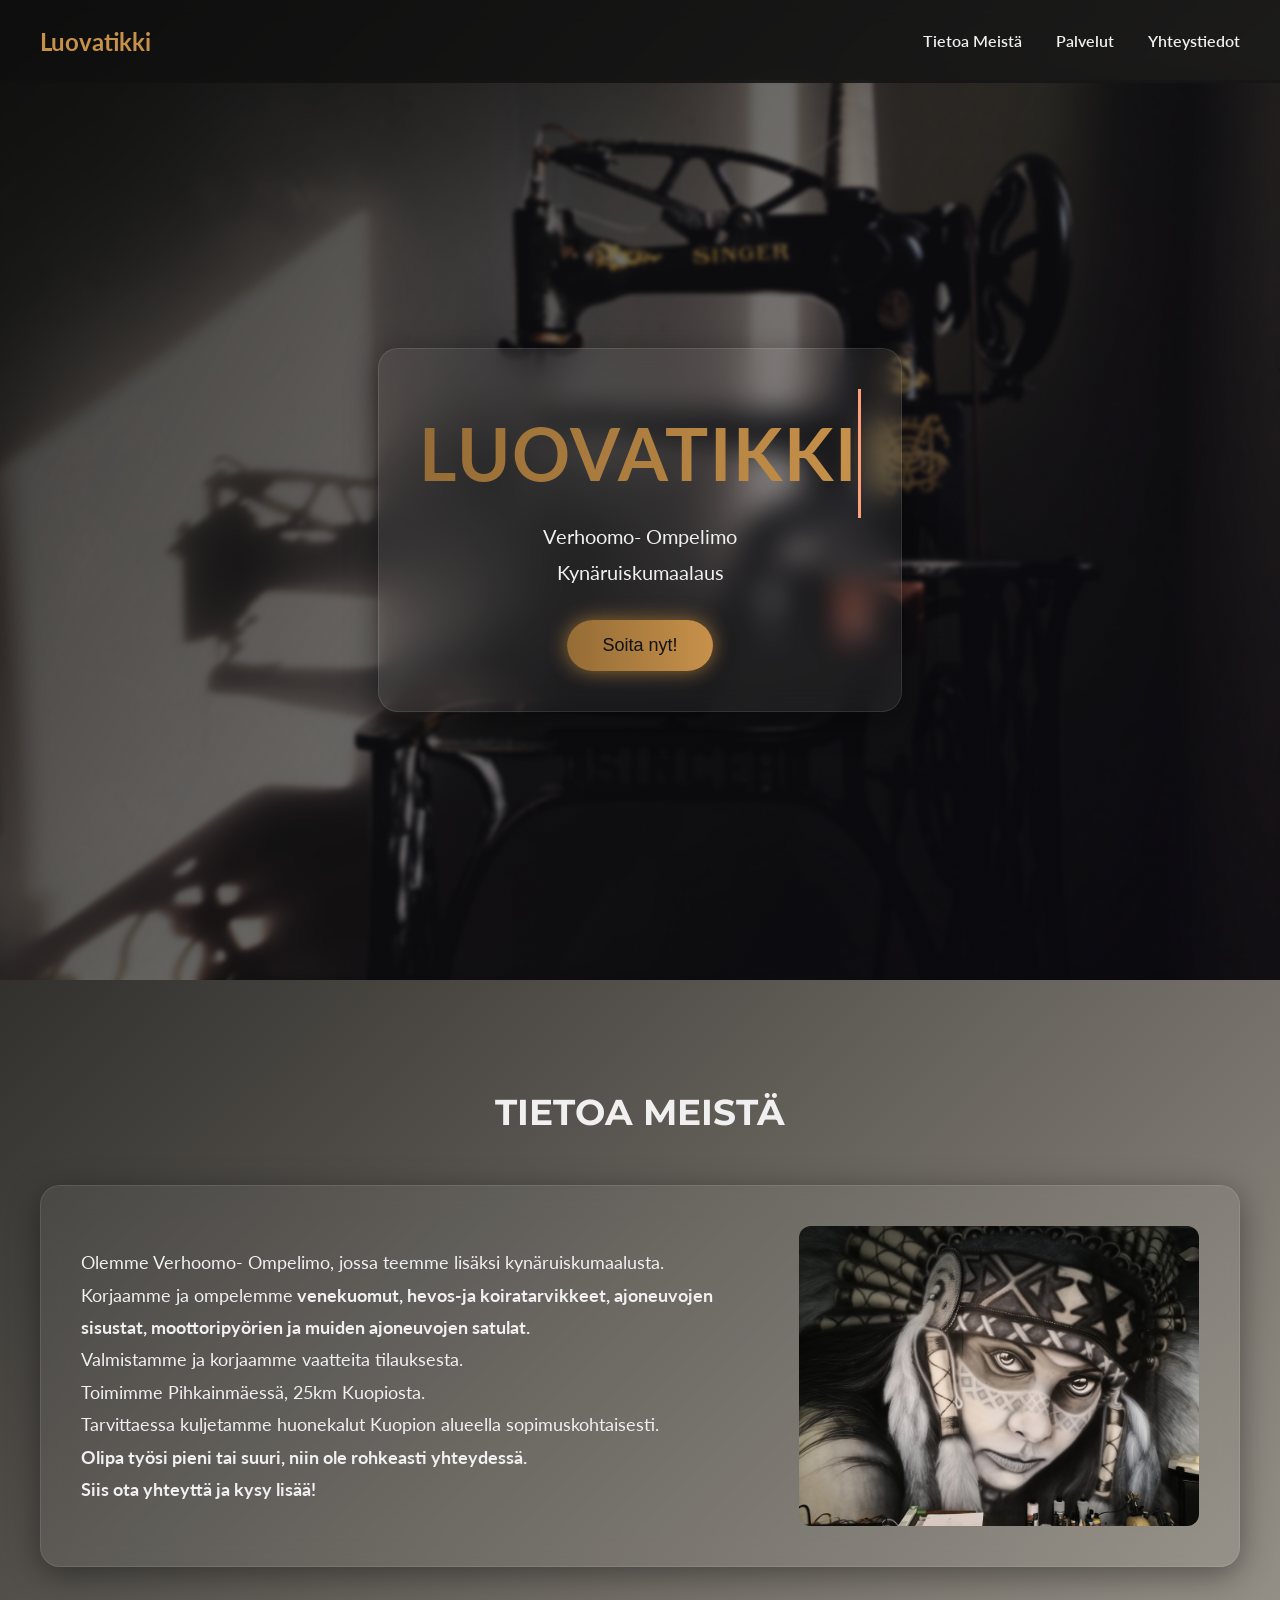
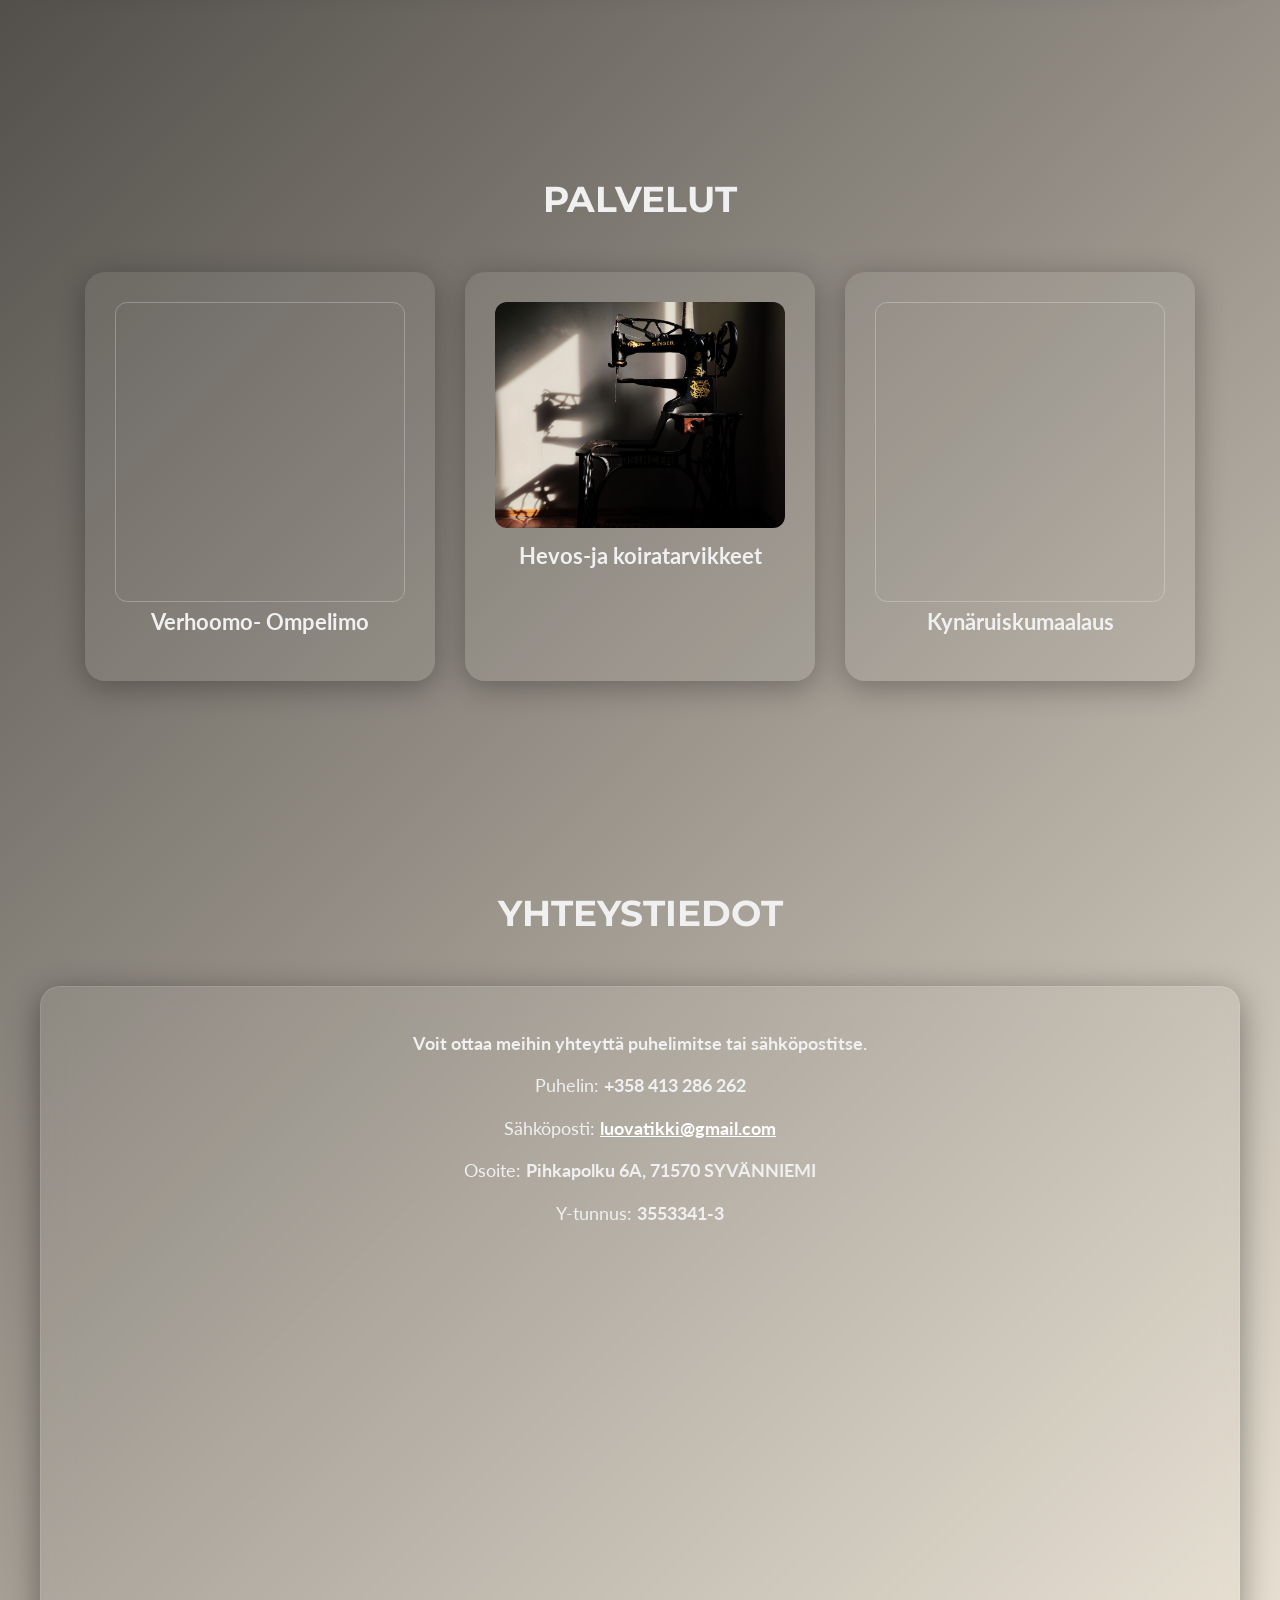
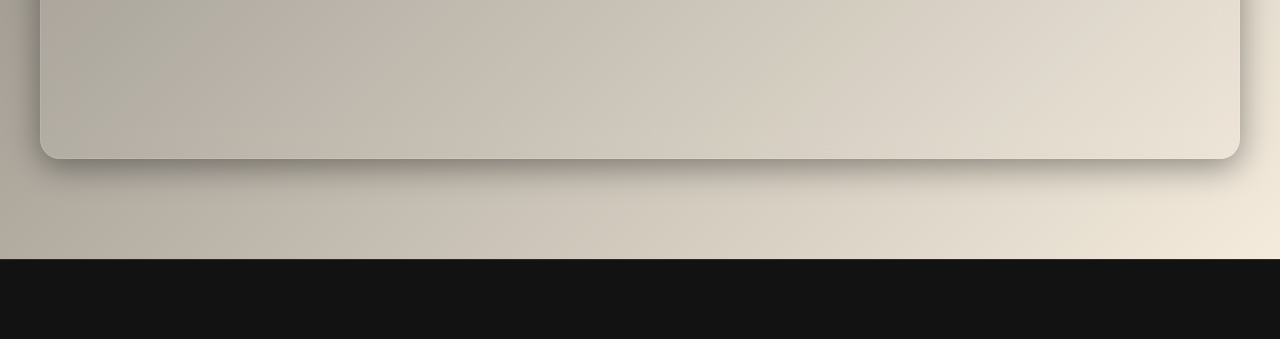
==== index.html @ 18069f54 "Add files via upload" ====
<!DOCTYPE html>
<html lang="fi">
<head>
  <meta charset="UTF-8">
  <meta name="viewport" content="width=device-width, initial-scale=1">
  <title>Luovatikki</title>
  <link rel="stylesheet" href="css/styleAI.css">
  <link href="https://fonts.googleapis.com/css2?family=Allura&display=swap" rel="stylesheet">
  <link href="https://fonts.googleapis.com/css2?family=Lato:wght@400;700&family=Montserrat:wght@700&display=swap" rel="stylesheet">
</head>
<body>

  <!-- Navigaatio -->
  <nav class="navbar">
    <div class="nav-brand">Luovatikki</div>
    <div class="nav-links">
      <a href="#about">Tietoa Meistä</a>
      <a href="#services">Palvelut</a>
      <a href="#contact">Yhteystiedot</a>
    </div>
  </nav>

  <!-- Jumbotron -->
  <div class="jumbotron">
    <div class="jumbotron-content typewriter">
      <h1>Luovatikki</h1>
      <p>Verhoomo- Ompelimo <br> Kynäruiskumaalaus
      </p>
    <a href="tel:+358413286262">  <button class="glow-button">Soita nyt!</button></a>
    </div>
  </div>

  <!-- Tietoa Meistä -->
  <section id="about">
    <h2>Tietoa Meistä</h2>
    <div class="glass-card">
      <div class="about-content">
        <p>
          
          <!--tästä alas-->
          Olemme Verhoomo- Ompelimo, jossa teemme lisäksi kynäruiskumaalusta.
          <br>Korjaamme ja ompelemme<b> venekuomut, hevos-ja koiratarvikkeet, ajoneuvojen sisustat, moottoripyörien ja muiden ajoneuvojen satulat. </b>
          <br> Valmistamme ja korjaamme vaatteita tilauksesta.
          <br> Toimimme Pihkainmäessä, 25km Kuopiosta.
          <br>  Tarvittaessa kuljetamme huonekalut Kuopion alueella sopimuskohtaisesti. 
          <br> <b> Olipa työsi pieni tai suuri, niin ole rohkeasti yhteydessä.  </b>
          <br> <b>Siis ota yhteyttä ja kysy lisää!</b>

          <!--tästä ylös-->

        </p>
        <img src="kuvat/intiaani.jpg" alt="Kaupunki">
      </div>
    </div>
  </section>

  <!-- Palvelut -->
  <section id="services">
    <h2>Palvelut</h2>
    <div class="services-grid zoom">
      <div class="service-box ">
<!-- <img  src="" class="bg-rotator"  alt="Palvelu yksi">-->
 <div class="banner-image bg-rotator2"></div>
        <h3>Verhoomo- Ompelimo</h3>
        <p></p>
      </div>
      <div class="service-box">
       <img src="kuvat/IMG_20250805_170212.jpg" alt="Palvelu Kaksi">
       <!--  <div class="banner-image bg-rotator"></div>-->
        <h3>Hevos-ja koiratarvikkeet</h3>
        <p></p>
      </div>
      <div class="service-box">
      <!--  <img src="kuvat/intiaani.jpg" alt="Palvelu Kolme">-->
        <div class="banner-image bg-rotator"></div>
        <h3>Kynäruiskumaalaus</h3>
        <p></p>
      </div>
    </div>
  </section>

  <!-- Yhteystiedot -->
  <section id="contact">
    <h2>Yhteystiedot</h2>
    <div class="glass-card">
      <div style="text-align: center;">
       
        <p> <b>Voit ottaa meihin yhteyttä puhelimitse tai sähköpostitse.</b></p>
      <p>Puhelin: <b> +358 413 286 262</b></p>
      <p>Sähköposti: <a href="mailto:luovatikki@gmail.com"><b>luovatikki@gmail.com</b></a></p>
      <p>Osoite: <b> Pihkapolku 6A, 71570 SYVÄNNIEMI </b></p>
      <p>Y-tunnus: <b>3553341-3</b></p>
      <iframe  src="https://www.google.com/maps/embed?pb=!1m18!1m12!1m3!1d1820.6908589523719!2d27.322958577488155!3d62.849183124475715!2m3!1f0!2f0!3f0!3m2!1i1024!2i768!4f13.1!3m3!1m2!1s0x4684bf3e9ec80c29%3A0xfa9c7dcdef268712!2sPihkapolku%206a%2C%2071570%20Kuopio!5e0!3m2!1sfi!2sfi!4v1755783495787!5m2!1sfi!2sfi" width="600" height="450" style="border:0;" allowfullscreen="" loading="lazy" referrerpolicy="no-referrer-when-downgrade"></iframe>
 </div>
   </div>
  </section>

  <!-- Footer -->
  <footer>
   
  </footer>





</body>
</html>
---- css/styleAI.css ----
/* ===== Reset and Base ===== */
* {
  box-sizing: border-box;
  margin: 0;
  padding: 0;
}
body {
  font-family: 'Lato', sans-serif;
 /* background: linear-gradient(135deg, #121212, #1e1e2f);*/
   background: linear-gradient(135deg, #000000, #f8efe0);
  color: #f0f0f0;
  line-height: 1.8;
  overflow-x: hidden;
  padding-top: 80px;
}

/* ===== Navigation ===== */
.navbar {
  position: fixed;
  top: 0;
  width: 100%;
  padding: 20px 40px;
  display: flex;
  justify-content: space-between;
  align-items: center;
  background: rgba(18, 18, 18, 0.8);
  backdrop-filter: blur(10px);
  z-index: 1000;
}
.nav-brand {
  font-size: 24px;
  font-weight: bold;
  color: #c7914a;
}
.nav-links a {
  margin-left: 30px;
  font-weight: 600;
  color: #f0f0f0;
  text-decoration: none;
  transition: 0.3s ease;
}
.nav-links a:hover {
  color: #ffa07a;
}

/* ===== Jumbotron ===== */
.jumbotron {
  position: relative;
  height: 100vh;
  background: url('../kuvat/IMG_20250805_170212.jpg') center center / cover no-repeat;
  background-position-y: 10%;
  display: flex;
  align-items: center;
  justify-content: center;
  overflow: hidden;
}

.jumbotron::before {
  content: "";
  position: absolute;
  inset: 0;
  background: linear-gradient(120deg, rgba(18,18,18,0.8), rgba(30,30,47,0.3));
  backdrop-filter: blur(2px);
  z-index: 1;
}
.jumbotron-content {
  position: relative;
  z-index: 2;
  text-align: center;
  padding: 40px;
  background: rgba(255, 255, 255, 0.06);
  border-radius: 20px;
  backdrop-filter: blur(14px);
  box-shadow: 0 8px 32px rgba(0,0,0,0.4);
  border: 1px solid rgba(255,255,255,0.1);
  animation: fadeInUp 1.2s ease forwards;
  opacity: 0;
}
.jumbotron h1 {
  font-size: 72px;
  
  background: linear-gradient(90deg, #956c36, #c7914a);
  -webkit-background-clip: text;
  -webkit-text-fill-color: transparent;
  text-transform: uppercase;
  margin-bottom: 20px;
  animation: glowText 2s ease-in-out infinite alternate;
}
.jumbotron p {
  font-size: 20px;
  color: #f0f0f0;
  margin-bottom: 30px;
  animation: fadeIn 1s ease forwards;
  opacity: 0;
  animation-delay: 0.6s;
}
.glow-button {
  background: linear-gradient(90deg, #956c36, #c7914a);
  border: none;
  padding: 15px 35px;
  font-size: 18px;
  color: #121212;
  border-radius: 50px;
  box-shadow: 0 0 20px #956c36;
  transition: transform 0.3s ease, box-shadow 0.3s ease;
  animation: fadeIn 1s ease forwards;
  opacity: 0;
  animation-delay: 0.9s;
}
.glow-button:hover {
  transform: scale(1.08) rotate(-1deg);
  box-shadow: 0 0 40px #c7914a;
}

/* ===== Sections ===== */
section {
  padding: 100px 40px;
}
h2 {
  font-family: 'Montserrat', sans-serif;
  font-size: 36px;
  text-transform: uppercase;
  margin-bottom: 40px;
  text-align: center;
  animation: fadeInUp 1s ease forwards;
  opacity: 0;
}

/* ===== Glass Card ===== */
.glass-card {
  background: rgba(255, 255, 255, 0.06);
  border-radius: 20px;
  padding: 40px;
  box-shadow: 0 8px 32px rgba(0,0,0,0.4);
  backdrop-filter: blur(14px);
  border: 1px solid rgba(255,255,255,0.1);
}
.about-content {
  display: flex;
  gap: 40px;
  align-items: center;
  flex-wrap: wrap;
}
.about-content p {
  flex: 1;
  font-size: 18px;
  animation: fadeInUp 1s ease forwards;
  opacity: 0;
  animation-delay: 0.4s;
}

.about-content img {
  max-width: 400px;
  width: 100%;
  height: auto;
  border-radius: 12px;
  flex-shrink: 0;
  animation: fadeInUp 1s ease forwards;
  opacity: 0;
  animation-delay: 0.2s;
}


/* ===== Image Zoom ===== */
img {
  transition: transform 0.4s ease, box-shadow 0.4s ease;
  cursor: zoom-in;
  max-width: 100%;
  height: auto;
  border-radius: 12px;
}
img:hover {
  transform: scale(1.05);
  box-shadow: 0 8px 30px rgba(0, 0, 0, 0.4);
}

/* ===== CAROUSEL ===== */






/* ===== Services ===== */
.services-grid {
  display: flex;
  gap: 30px;
  flex-wrap: wrap;
  justify-content: center;
}
.service-box {
  flex: 1;
  min-width: 280px;
  max-width: 350px;
  background: rgba(255, 255, 255, 0.06);
  padding: 30px;
  border-radius: 20px;
  box-shadow: 0 6px 30px rgba(0,0,0,0.3);
  transition: transform 0.3s ease, box-shadow 0.3s ease;
  text-align: center;
  animation: fadeInUp 0.8s ease forwards;
  opacity: 0;
}
.service-box:hover {
  transform: translateY(-10px);
  box-shadow: 0 10px 40px rgba(0,0,0,0.5);
}
.service-box:nth-child(1) { animation-delay: 0.2s; }
.service-box:nth-child(2) { animation-delay: 0.4s; }
.service-box:nth-child(3) { animation-delay: 0.6s; }
.service-box h3 {
  margin-bottom: 10px;
  font-size: 22px;
}
.service-box p {
  font-size: 16px;
}

/* ===== Contact ===== */
#contact iframe {
  width: 100%;
  max-width: 600px;
  height: 450px;
  border-radius: 15px;
  border: none;
  margin-top: 20px;
  
}
#contact a {
  font-weight: bold;
  color: #ffffff;
}
#contact a:hover {
  color: #dadada;
}
#contact p {
  font-size: 18px;
  margin-bottom: 10px;
}

/* ===== Footer ===== */
footer {
  background-color: #121212;
  color: #f0f0f0;
  padding: 40px 0;
  font-size: 14px;
  text-align: center;
  box-shadow: inset 0 1px 0 rgba(255,255,255,0.1);
}


/* ===== Typewriter Effect ===== */
.typewriter h1 {
  overflow: hidden;
  border-right: 3px solid #ffa07a;
  white-space: nowrap;
  margin: 0 auto;
  letter-spacing: 2px;
  animation: typing 3s steps(30, end), blink 0.7s step-end infinite;
}

@keyframes typing {
  from { width: 0 }
  to { width: 100% }
}

@keyframes blink {
  50% { border-color: transparent }
}



/* ===== Animations ===== */
@keyframes fadeInUp {
  from { opacity: 0; transform: translateY(30px); }
  to { opacity: 1; transform: translateY(0); }
}
@keyframes fadeIn {
  from { opacity: 0; transform: translateY(-20px); }
  to { opacity: 1; transform: translateY(0); }
}
@keyframes glowText {
  from { text-shadow: 0 0 10px #ff6f61; }
  to { text-shadow: 0 0 20px #ffa07a; }
}

/* ===== Responsive ===== */
@media (max-width: 768px) {
  .jumbotron h1 {
    font-size: 48px;
  }
  .glow-button {
    font-size: 16px;
    padding: 12px 25px;
  }
  .about-content {
    flex-direction: column;
    text-align: center;
  }
  section {
    padding: 60px 20px;
  }
}



.banner-image {
  
  background-position: center;
  background-size: cover;
  height: 300px;
  width: 100%;
  border-radius: 12px;
  border: 1px solid rgba(255,255,255, 0.255)
}


.banner-image {
  transition: transform 0.4s ease, box-shadow 0.4s ease;
  cursor: zoom-in;
  max-width: 100%;
 /* height: auto;*/
  border-radius: 12px;
}
.banner-image:hover {
  transform: scale(1.05);
  box-shadow: 0 8px 30px rgba(0, 0, 0, 0.4);
}






  .bg-rotator {
    
     
      animation: changeBg 15s infinite;
     
    }



  .bg-rotator2 {
    
     
      animation: changeBg2 15s infinite;
     
    }
  
      @keyframes changeBg {
        0%   { background-image: url("../kuvat/257.JPG"); }
        20%  { background-image: url("../kuvat/Katti.jpg"); }
        40%  { background-image: url("../kuvat/puu.jpg"); }
        80% { background-image: url("../kuvat/nalle.jpg");}
        100% { background-image: url("../kuvat/257.JPG");}
      }



   @keyframes changeBg2 {
    0% { background-image: url("../kuvat/tuoli\ edestä.jpg"); }
   40%  { background-image: url("../kuvat/vanha\ penkki.jpg"); }
      60%   { background-image: url("../kuvat/korjattu\ penkki.jpg"); }
      80%  { background-image: url("../kuvat/vanha\ penkki.jpg"); }
      100% { background-image: url("../kuvat/tuoli\ edestä.jpg"); }

      
      
    }
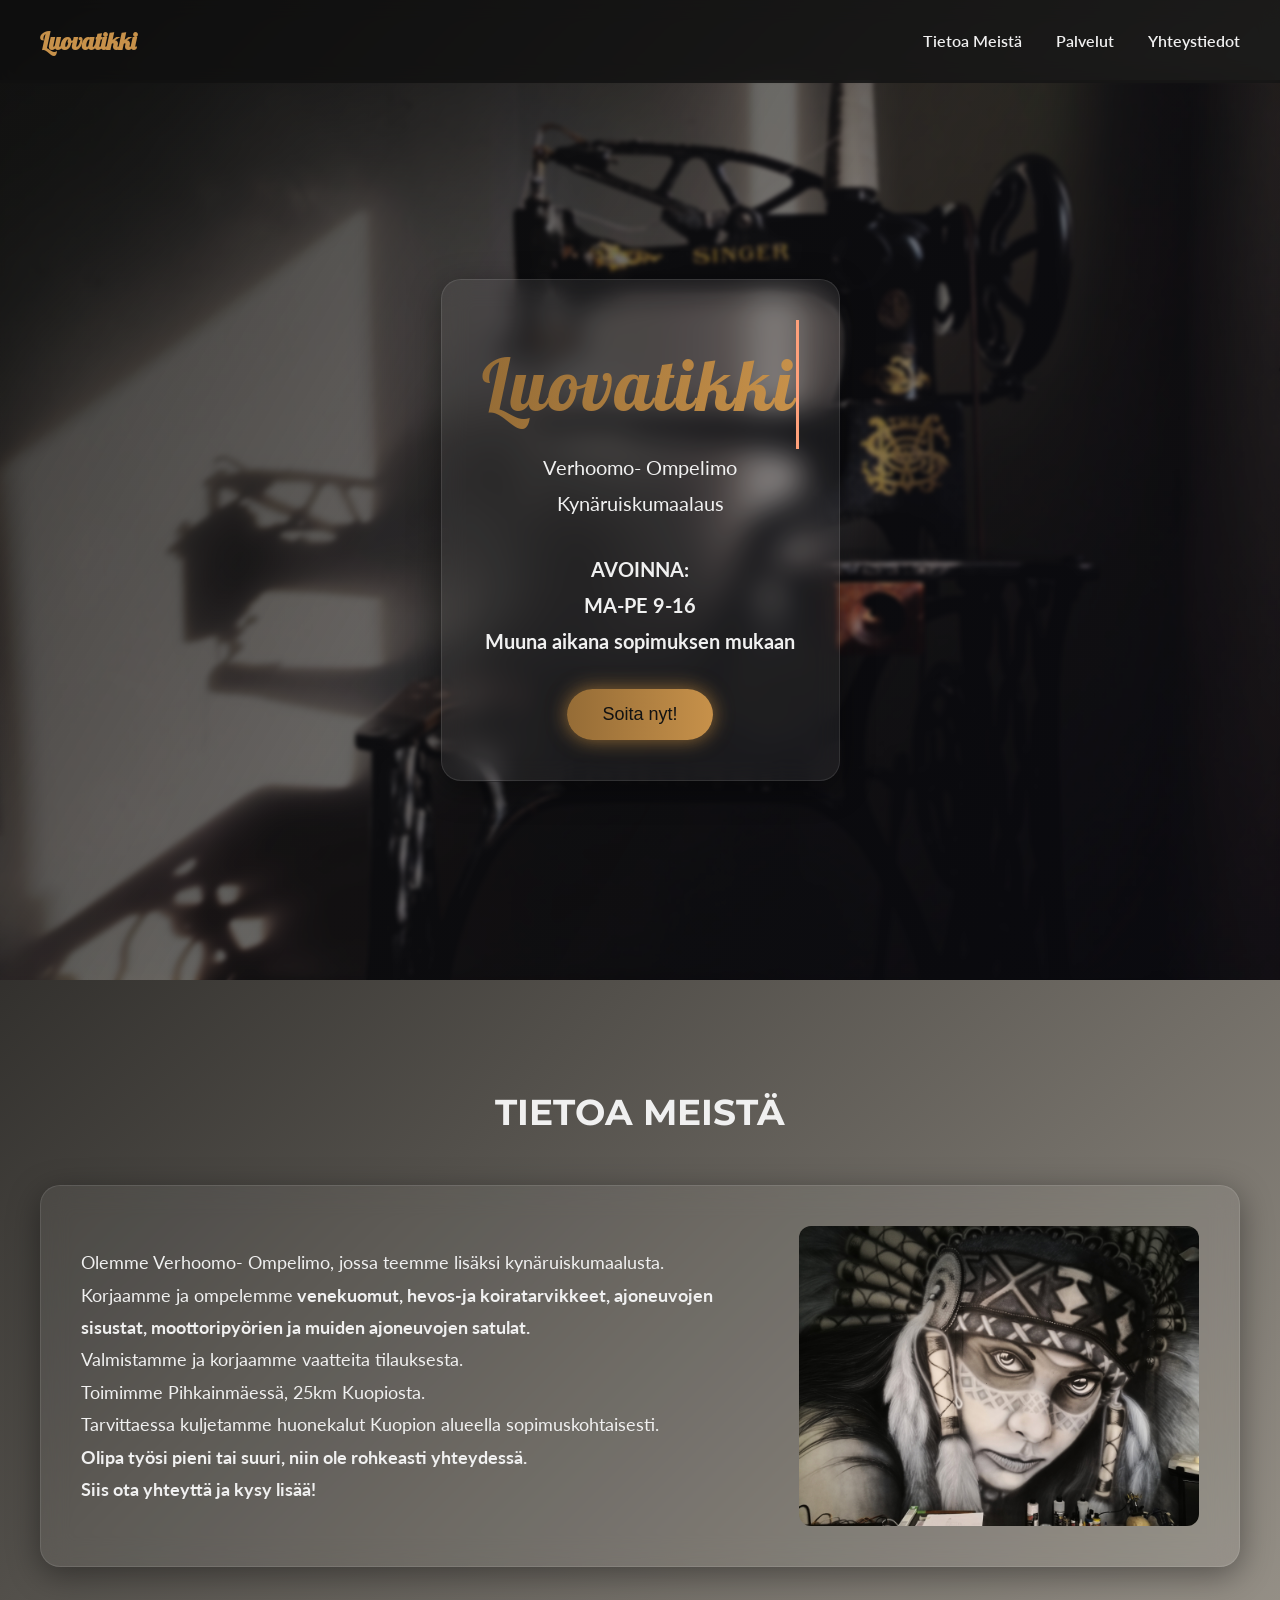
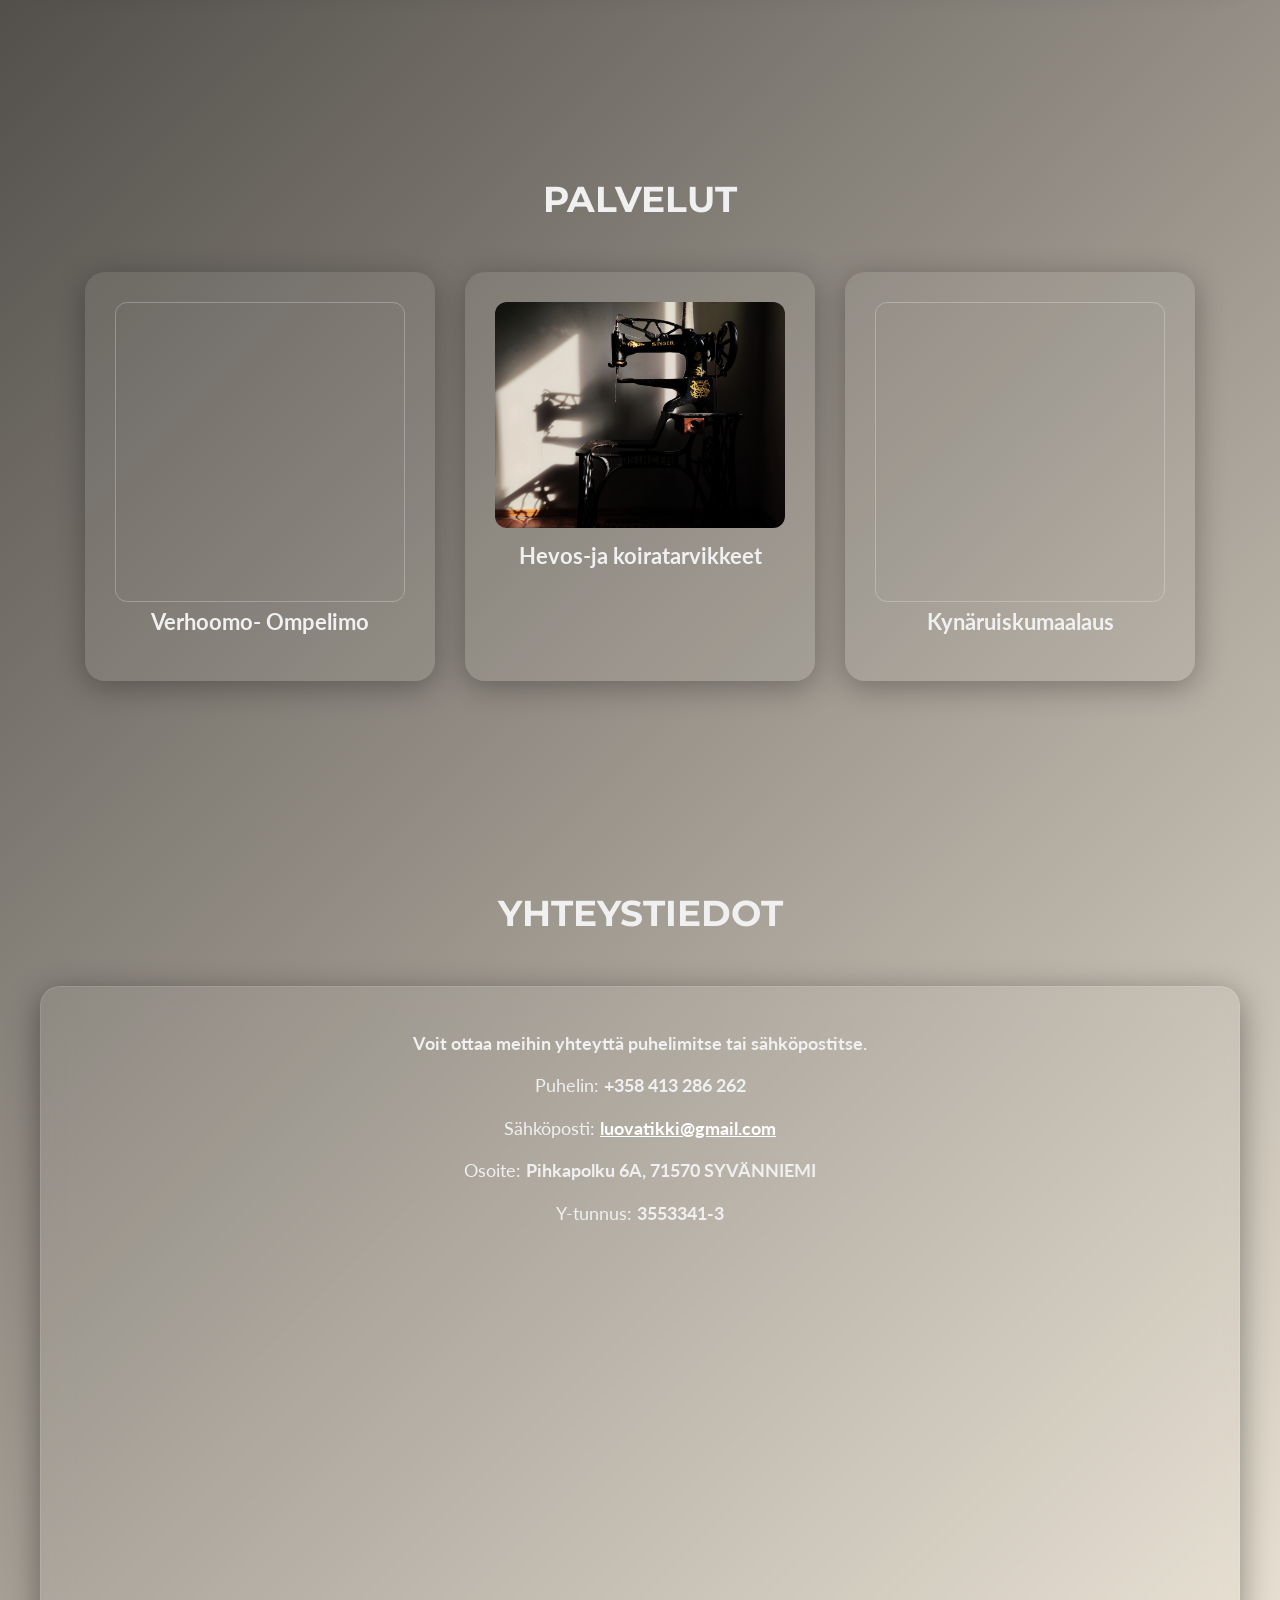
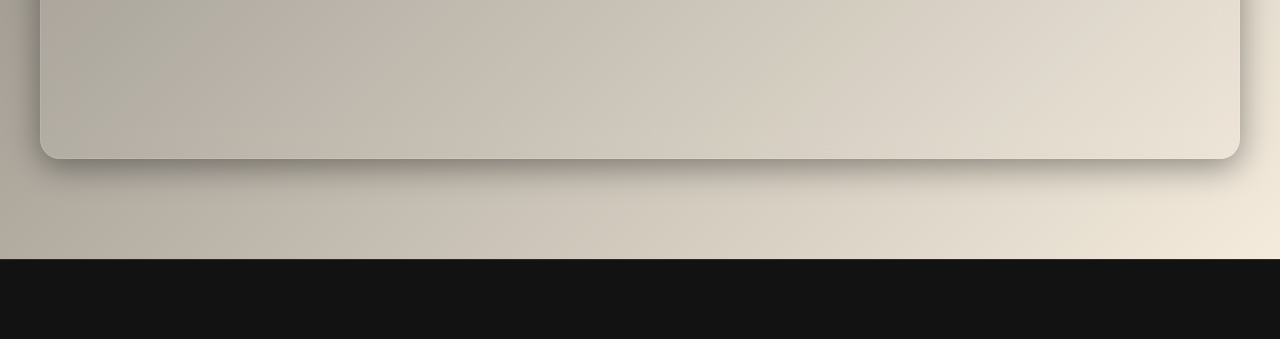
==== commit d05a44b1: "Add files via upload" ====
--- a/index.html
+++ b/index.html
@@ -7,12 +7,20 @@
   <link rel="stylesheet" href="css/styleAI.css">
   <link href="https://fonts.googleapis.com/css2?family=Allura&display=swap" rel="stylesheet">
   <link href="https://fonts.googleapis.com/css2?family=Lato:wght@400;700&family=Montserrat:wght@700&display=swap" rel="stylesheet">
+
+
+  <!--OTSIKKO-->
+  <link rel="preconnect" href="https://fonts.googleapis.com">
+<link rel="preconnect" href="https://fonts.gstatic.com" crossorigin>
+<link href="https://fonts.googleapis.com/css2?family=Lobster&display=swap" rel="stylesheet">
+
+
 </head>
 <body>
 
   <!-- Navigaatio -->
   <nav class="navbar">
-    <div class="nav-brand">Luovatikki</div>
+    <div class="nav-brand lobster-regular">Luovatikki</div>
     <div class="nav-links">
       <a href="#about">Tietoa Meistä</a>
       <a href="#services">Palvelut</a>
@@ -23,9 +31,10 @@
   <!-- Jumbotron -->
   <div class="jumbotron">
     <div class="jumbotron-content typewriter">
-      <h1>Luovatikki</h1>
+      <h1 class="lobster-regular">Luovatikki</h1>
       <p>Verhoomo- Ompelimo <br> Kynäruiskumaalaus
       </p>
+          <P><B>AVOINNA: <br> MA-PE 9-16 <br> Muuna aikana sopimuksen mukaan</B></P>
     <a href="tel:+358413286262">  <button class="glow-button">Soita nyt!</button></a>
     </div>
   </div>
--- a/css/styleAI.css
+++ b/css/styleAI.css
@@ -4,6 +4,15 @@
   margin: 0;
   padding: 0;
 }
+
+.lobster-regular {
+  font-family: "Lobster", sans-serif;
+  font-weight: 400;
+  font-style: normal;
+}
+
+
+
 body {
   font-family: 'Lato', sans-serif;
  /* background: linear-gradient(135deg, #121212, #1e1e2f);*/
@@ -82,7 +91,7 @@
   background: linear-gradient(90deg, #956c36, #c7914a);
   -webkit-background-clip: text;
   -webkit-text-fill-color: transparent;
-  text-transform: uppercase;
+  /* text-transform: uppercase;*/
   margin-bottom: 20px;
   animation: glowText 2s ease-in-out infinite alternate;
 }
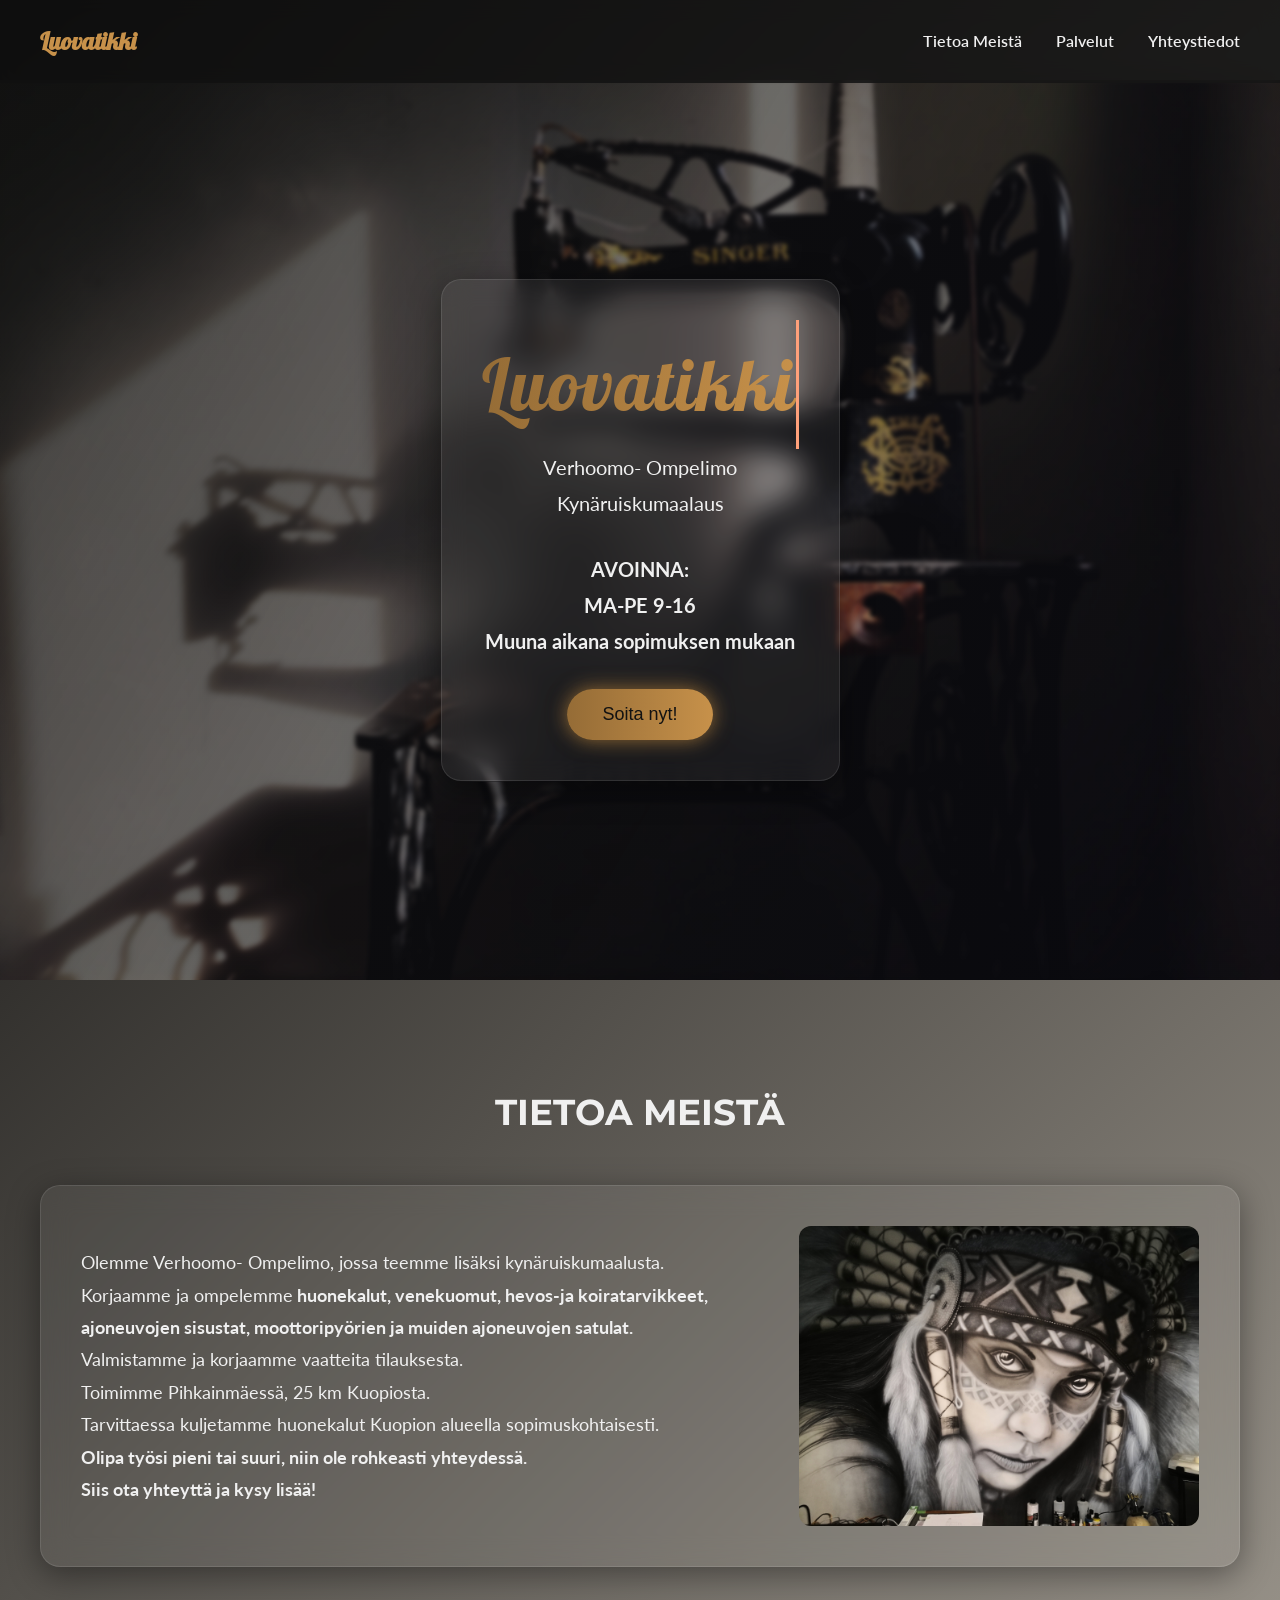
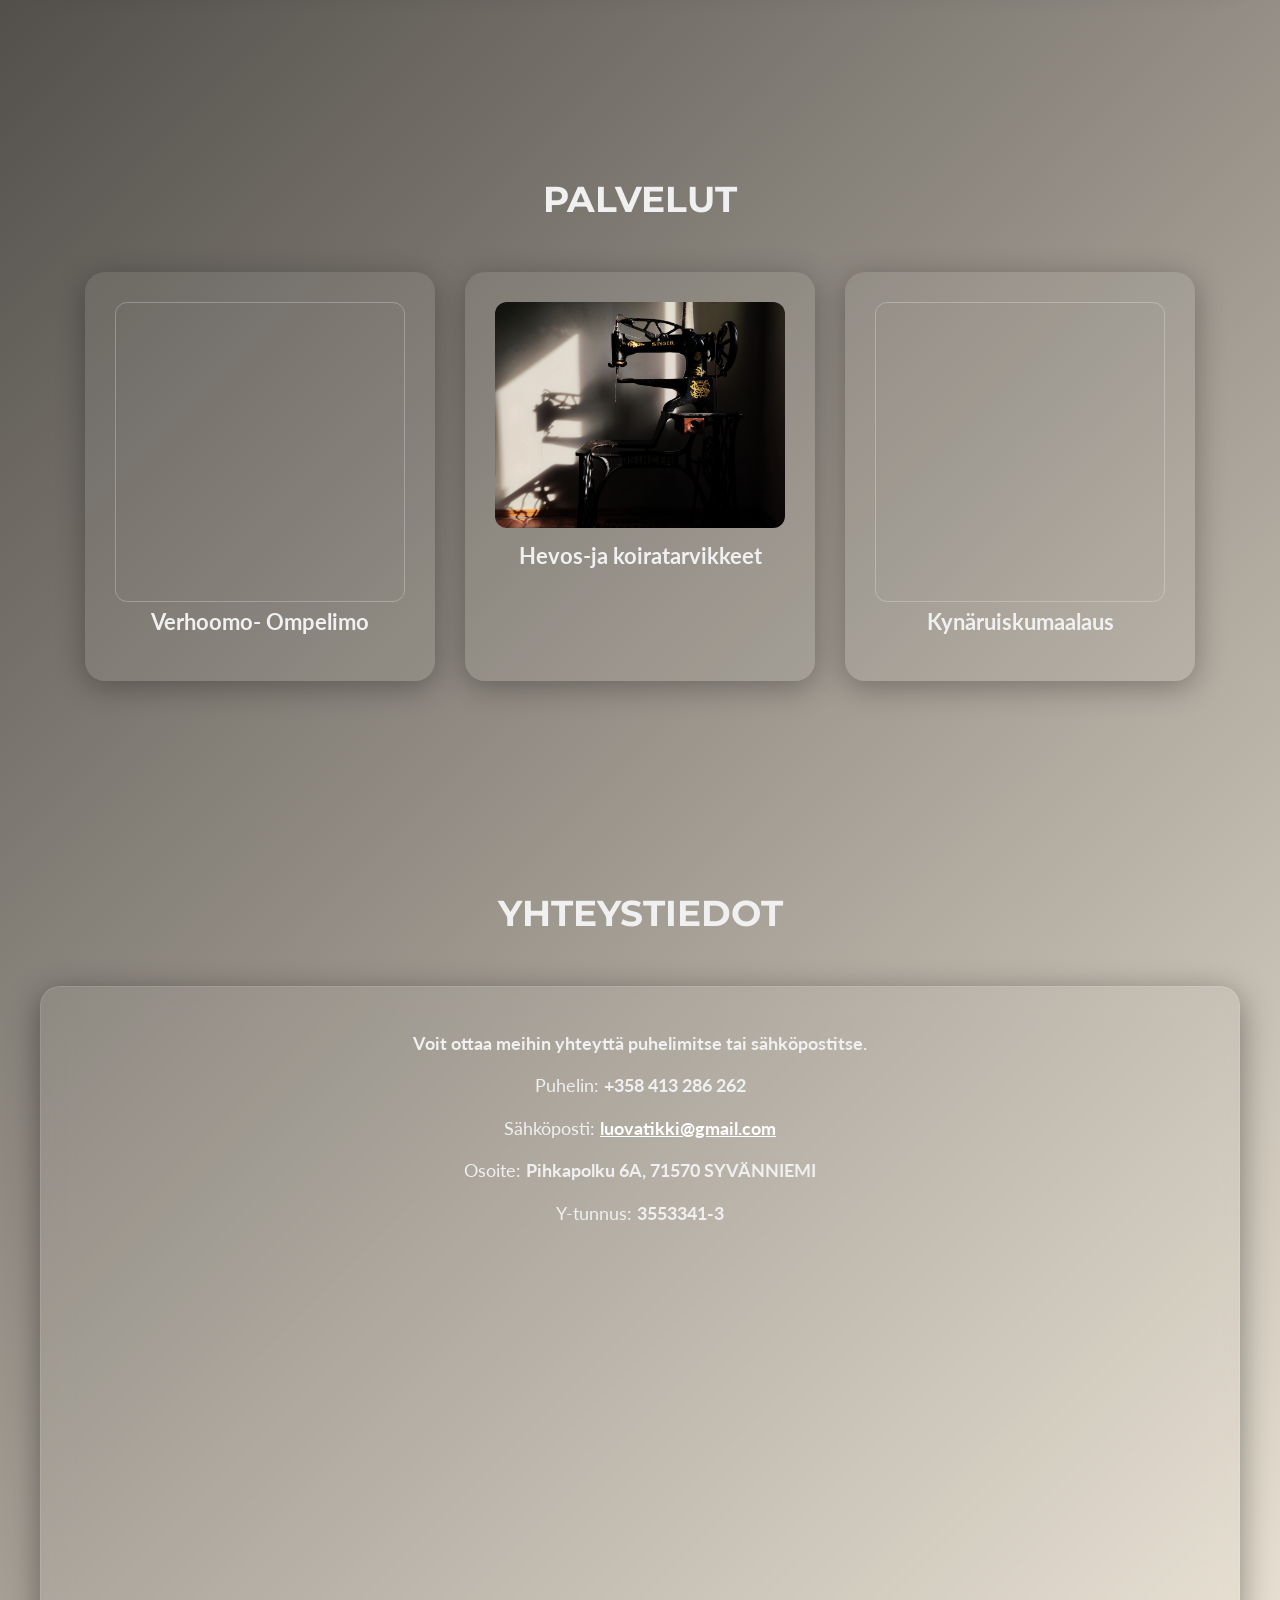
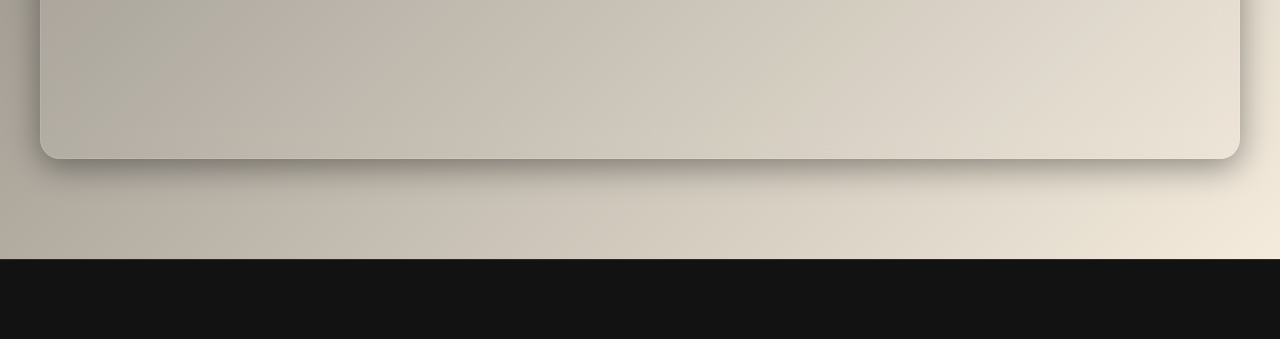
==== commit 010351eb: "Update index.html" ====
--- a/index.html
+++ b/index.html
@@ -48,9 +48,9 @@
           
           <!--tästä alas-->
           Olemme Verhoomo- Ompelimo, jossa teemme lisäksi kynäruiskumaalusta.
-          <br>Korjaamme ja ompelemme<b> venekuomut, hevos-ja koiratarvikkeet, ajoneuvojen sisustat, moottoripyörien ja muiden ajoneuvojen satulat. </b>
+          <br>Korjaamme ja ompelemme<b> huonekalut, venekuomut, hevos-ja koiratarvikkeet, ajoneuvojen sisustat, moottoripyörien ja muiden ajoneuvojen satulat. </b>
           <br> Valmistamme ja korjaamme vaatteita tilauksesta.
-          <br> Toimimme Pihkainmäessä, 25km Kuopiosta.
+          <br> Toimimme Pihkainmäessä, 25 km Kuopiosta.
           <br>  Tarvittaessa kuljetamme huonekalut Kuopion alueella sopimuskohtaisesti. 
           <br> <b> Olipa työsi pieni tai suuri, niin ole rohkeasti yhteydessä.  </b>
           <br> <b>Siis ota yhteyttä ja kysy lisää!</b>
@@ -114,4 +114,5 @@
 
 
 </body>
-</html>+
+</html>
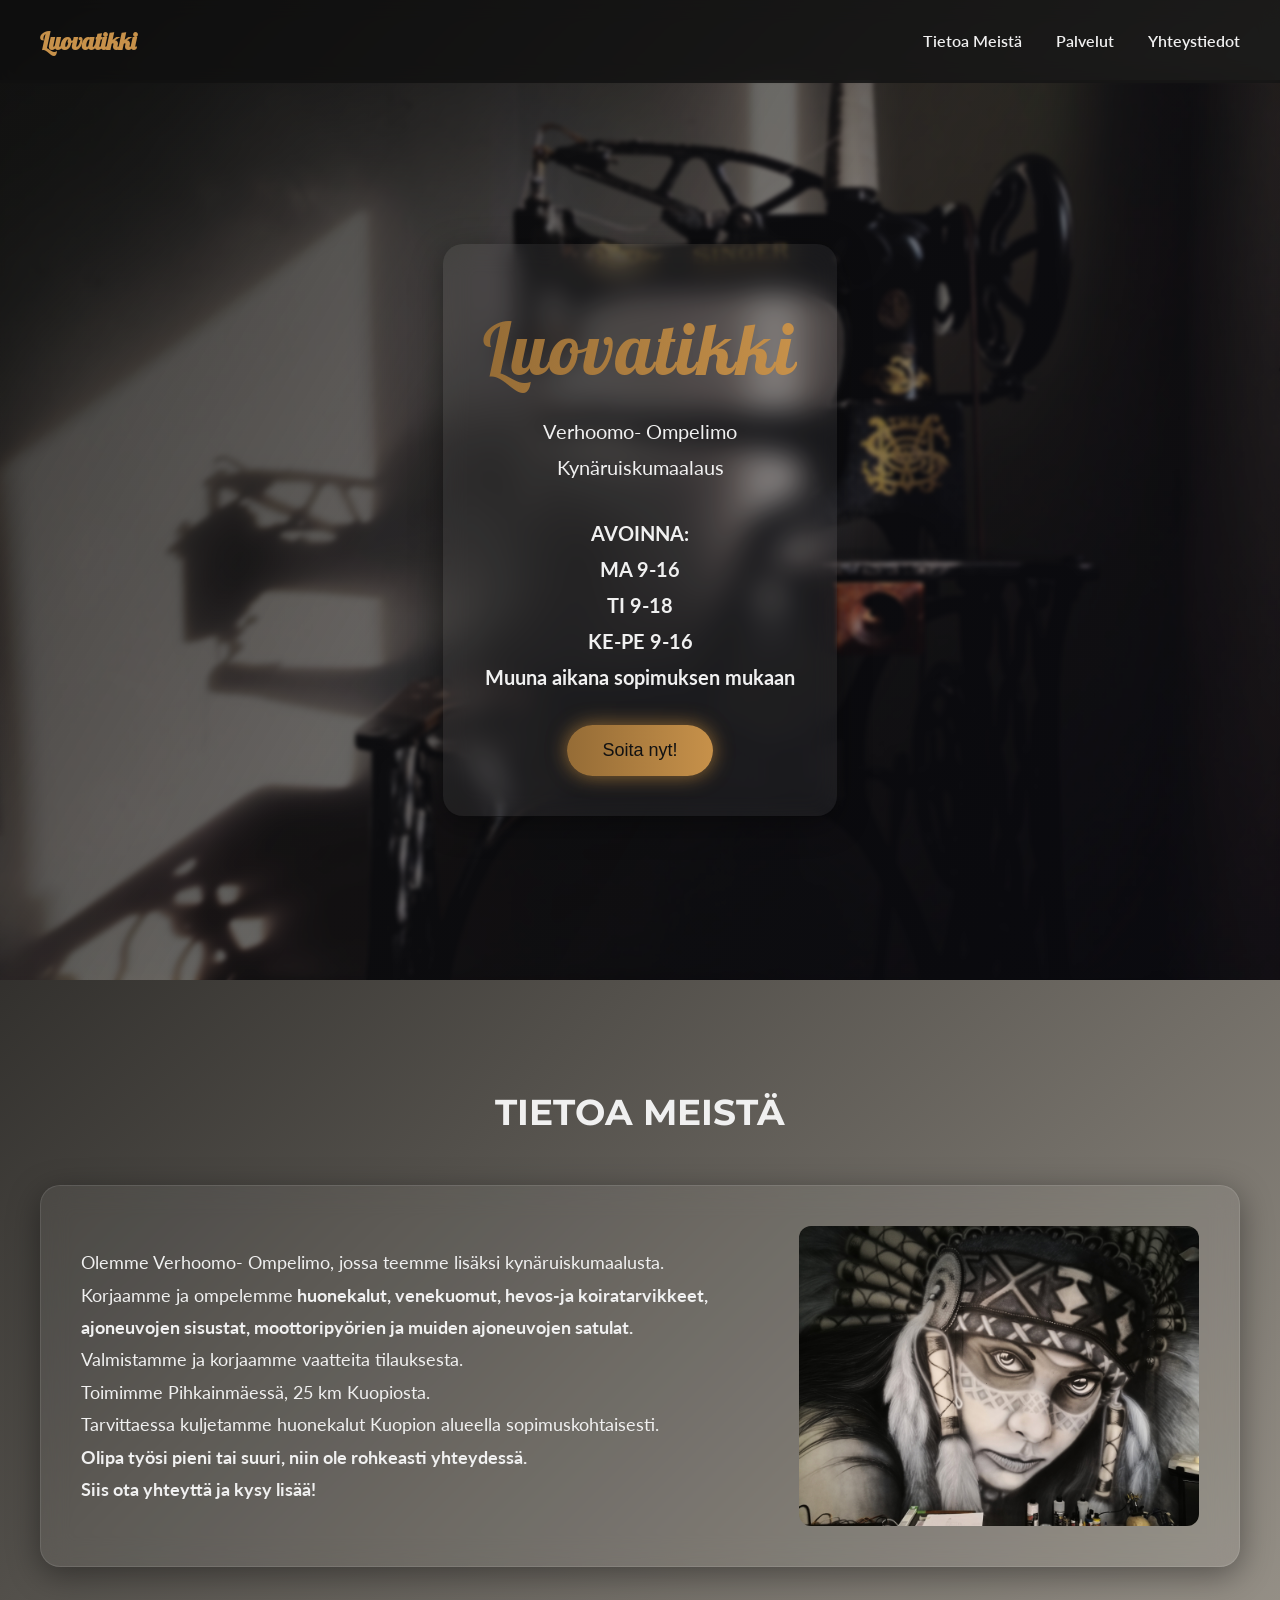
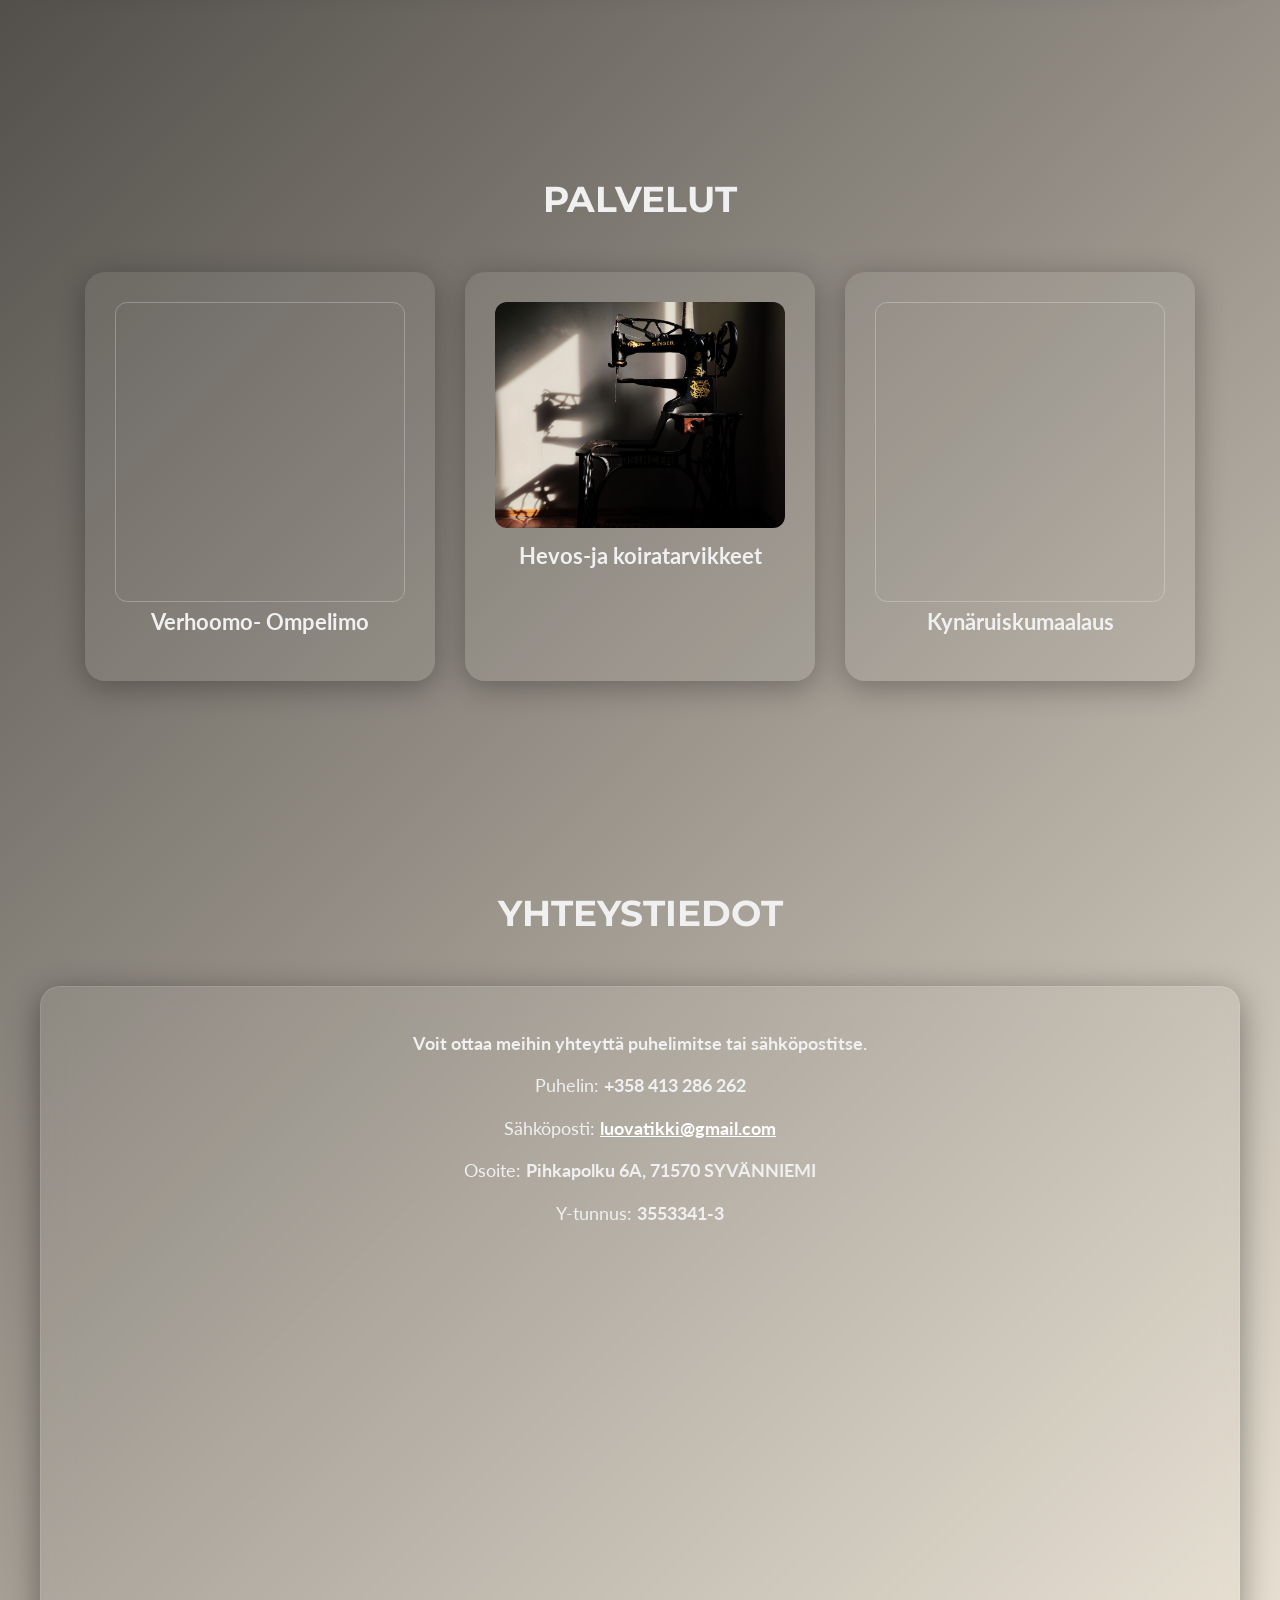
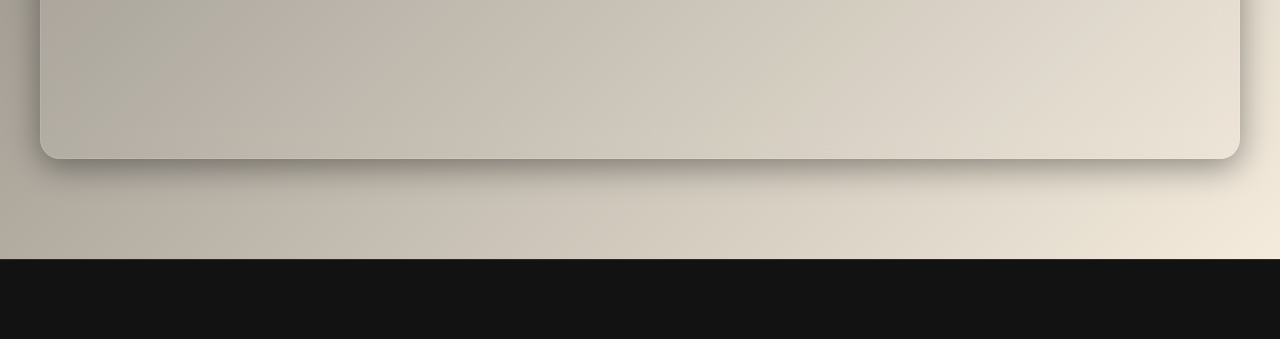
==== commit 637a12db: "Update index.html" ====
--- a/index.html
+++ b/index.html
@@ -3,6 +3,7 @@
 <head>
   <meta charset="UTF-8">
   <meta name="viewport" content="width=device-width, initial-scale=1">
+  <meta name="keywords" content="Verhoomo, Ompelimo, Kynäruiskumaalaus, Kynäruisku, Venekuomut, Verhoomo Kuopio, Ompelimo Kuopio, Ajoneuvoverhoilu, Korjausompelu, Tilausompelu, Hevostarvikkeiden korjaus, Loimen korjaus, Valjaiden korjaus">
   <title>Luovatikki</title>
   <link rel="stylesheet" href="css/styleAI.css">
   <link href="https://fonts.googleapis.com/css2?family=Allura&display=swap" rel="stylesheet">
@@ -34,7 +35,7 @@
       <h1 class="lobster-regular">Luovatikki</h1>
       <p>Verhoomo- Ompelimo <br> Kynäruiskumaalaus
       </p>
-          <P><B>AVOINNA: <br> MA-PE 9-16 <br> Muuna aikana sopimuksen mukaan</B></P>
+          <P><B>AVOINNA: <br> MA 9-16 <br>TI 9-18 <br>KE-PE 9-16 <br> Muuna aikana sopimuksen mukaan</B></P>
     <a href="tel:+358413286262">  <button class="glow-button">Soita nyt!</button></a>
     </div>
   </div>
@@ -58,7 +59,7 @@
           <!--tästä ylös-->
 
         </p>
-        <img src="kuvat/intiaani.jpg" alt="Kaupunki">
+        <img src="kuvat/intiaani.jpg" alt="intiiaani">
       </div>
     </div>
   </section>
@@ -116,3 +117,4 @@
 </body>
 
 </html>
+
--- a/css/styleAI.css
+++ b/css/styleAI.css
@@ -81,7 +81,7 @@
   border-radius: 20px;
   backdrop-filter: blur(14px);
   box-shadow: 0 8px 32px rgba(0,0,0,0.4);
-  border: 1px solid rgba(255,255,255,0.1);
+/*  border: 1px solid rgba(255,255,255,0.1);*/
   animation: fadeInUp 1.2s ease forwards;
   opacity: 0;
 }
@@ -261,7 +261,7 @@
 /* ===== Typewriter Effect ===== */
 .typewriter h1 {
   overflow: hidden;
-  border-right: 3px solid #ffa07a;
+/*  border-right: 3px solid #ffa07a; */
   white-space: nowrap;
   margin: 0 auto;
   letter-spacing: 2px;
@@ -378,3 +378,5 @@
       
     }
 
+
+
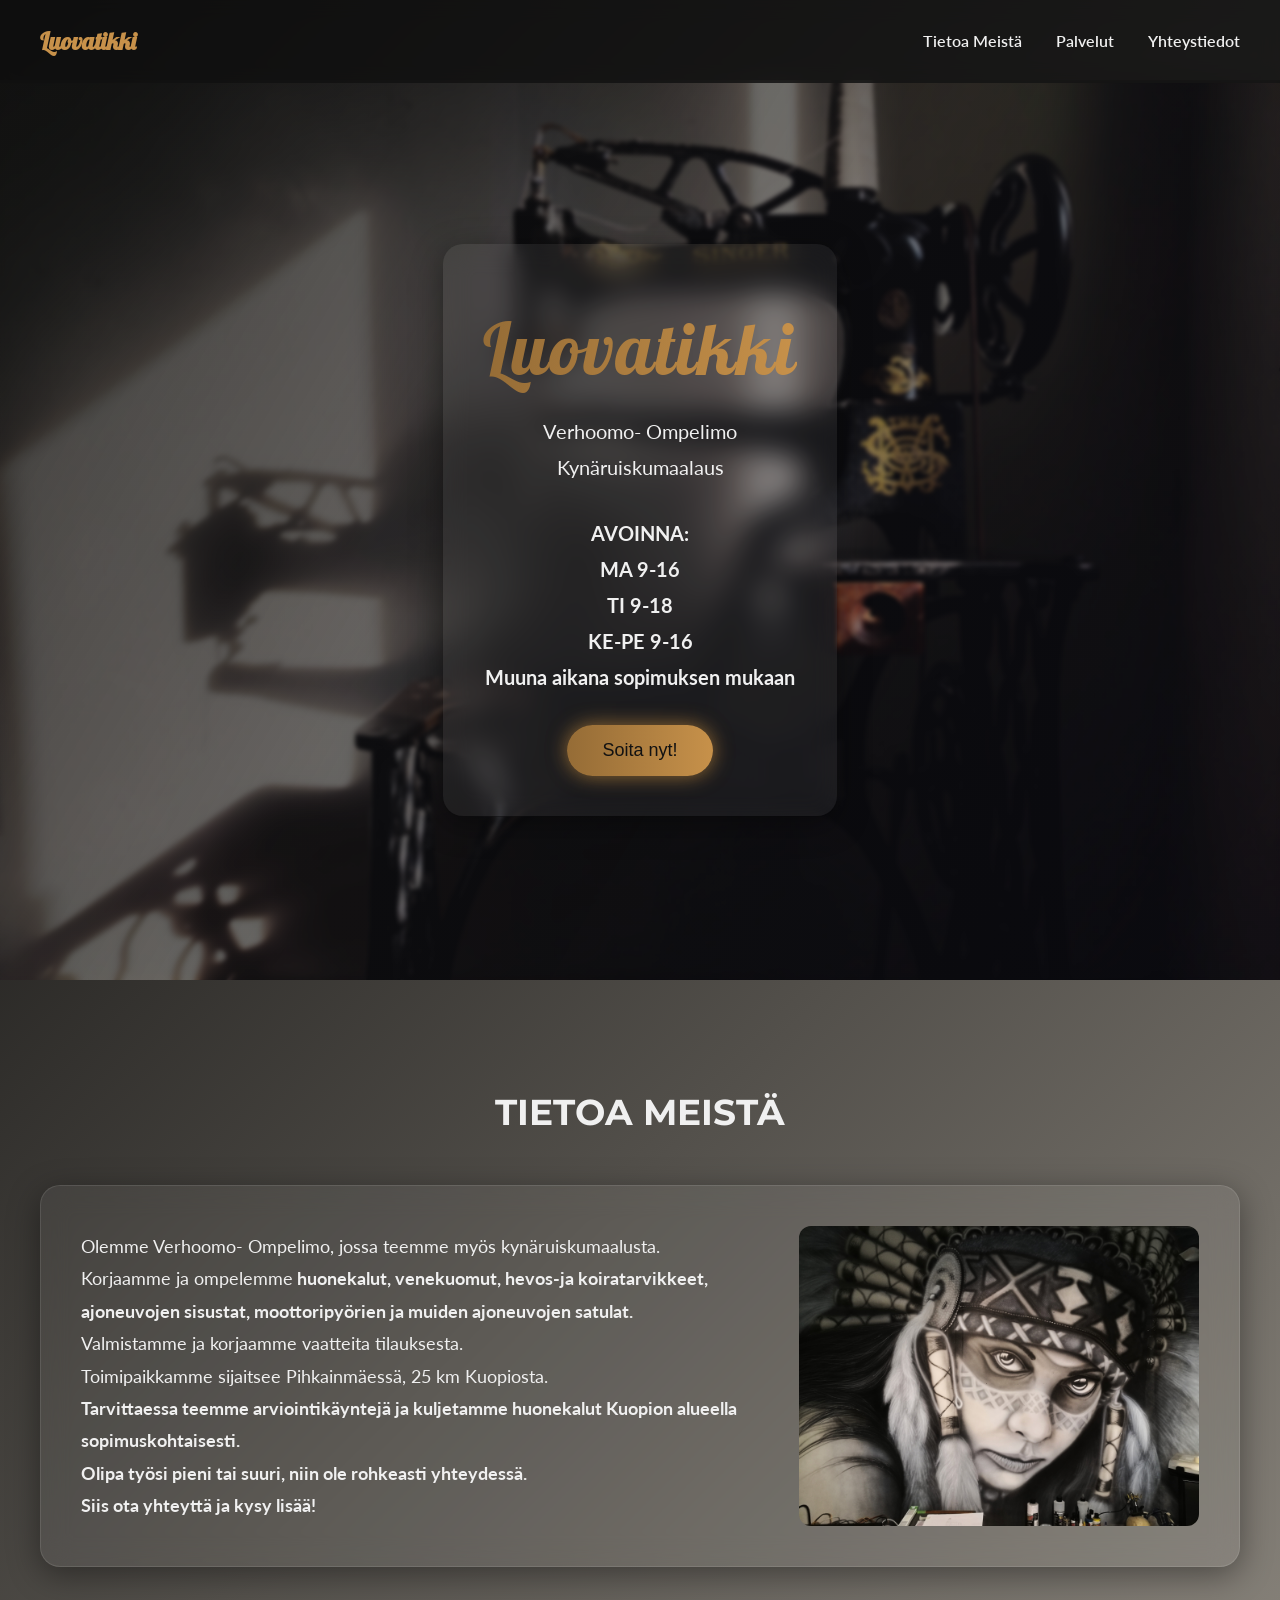
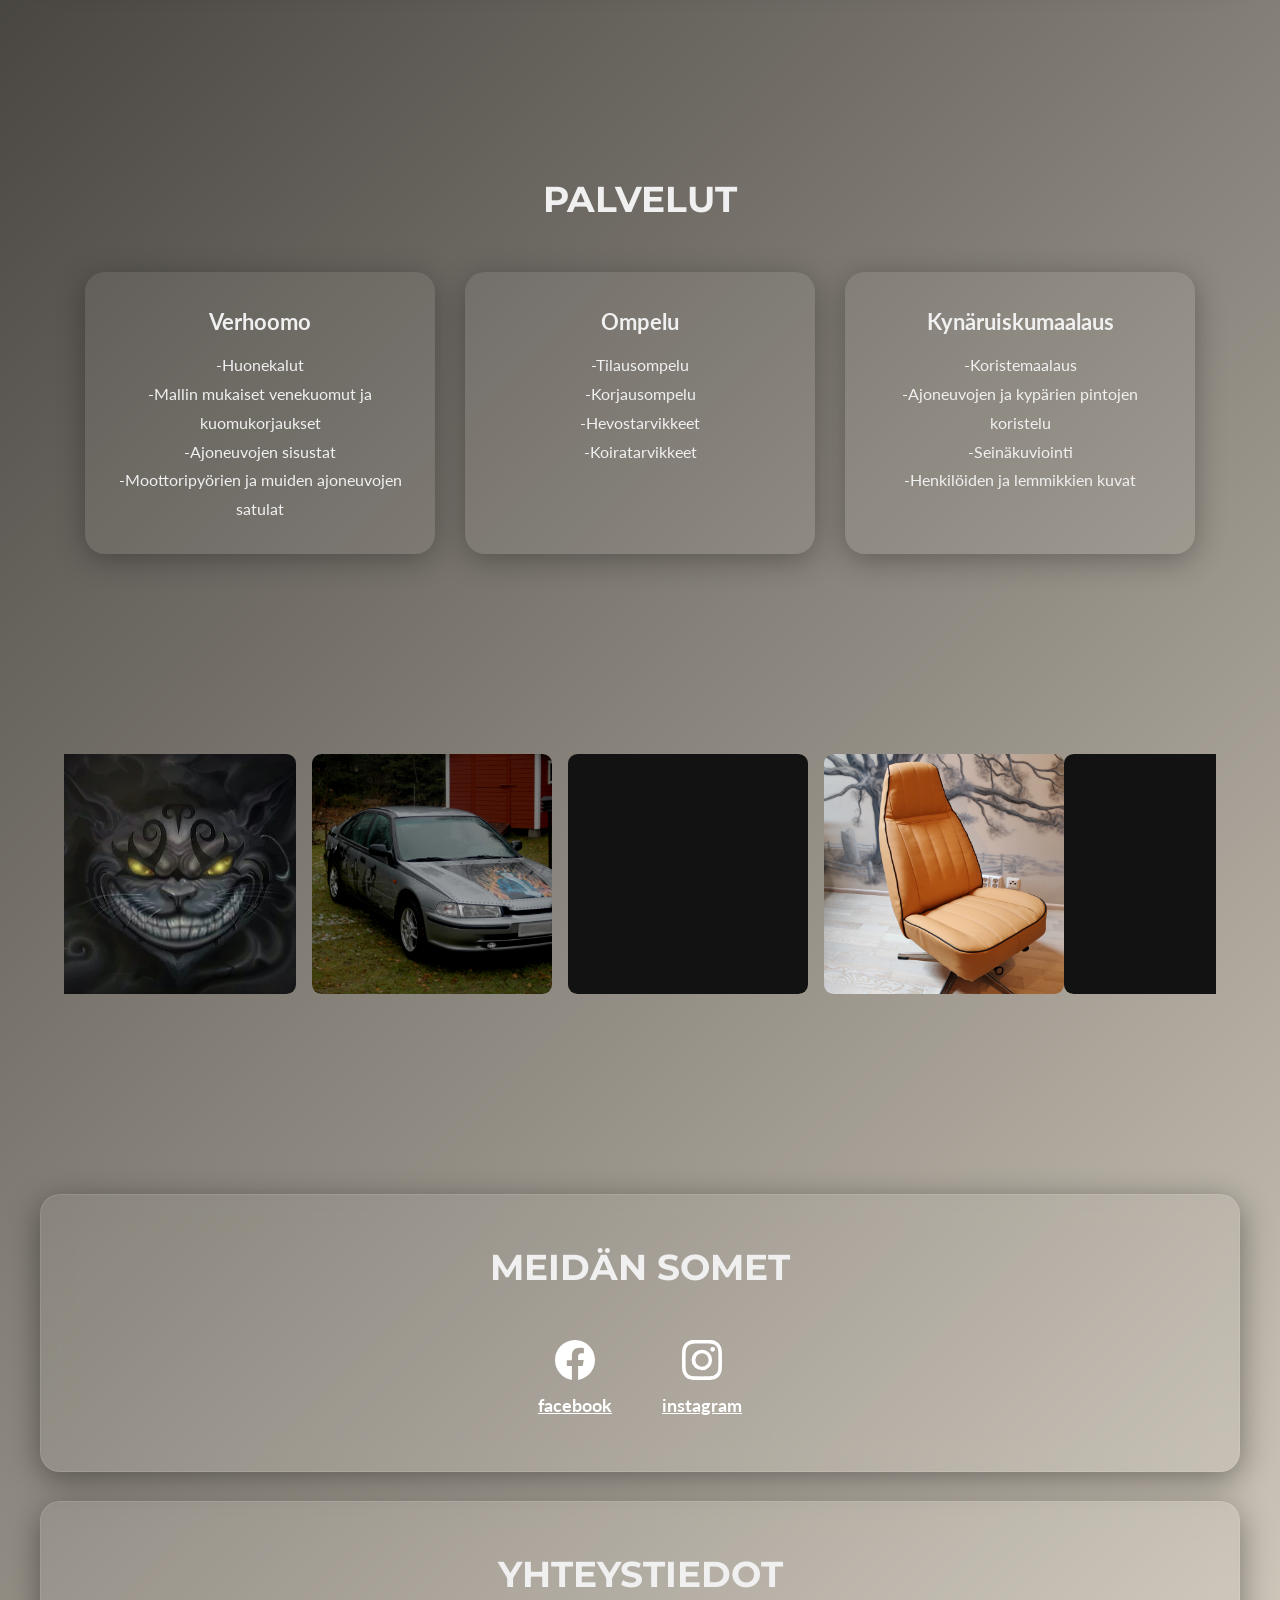
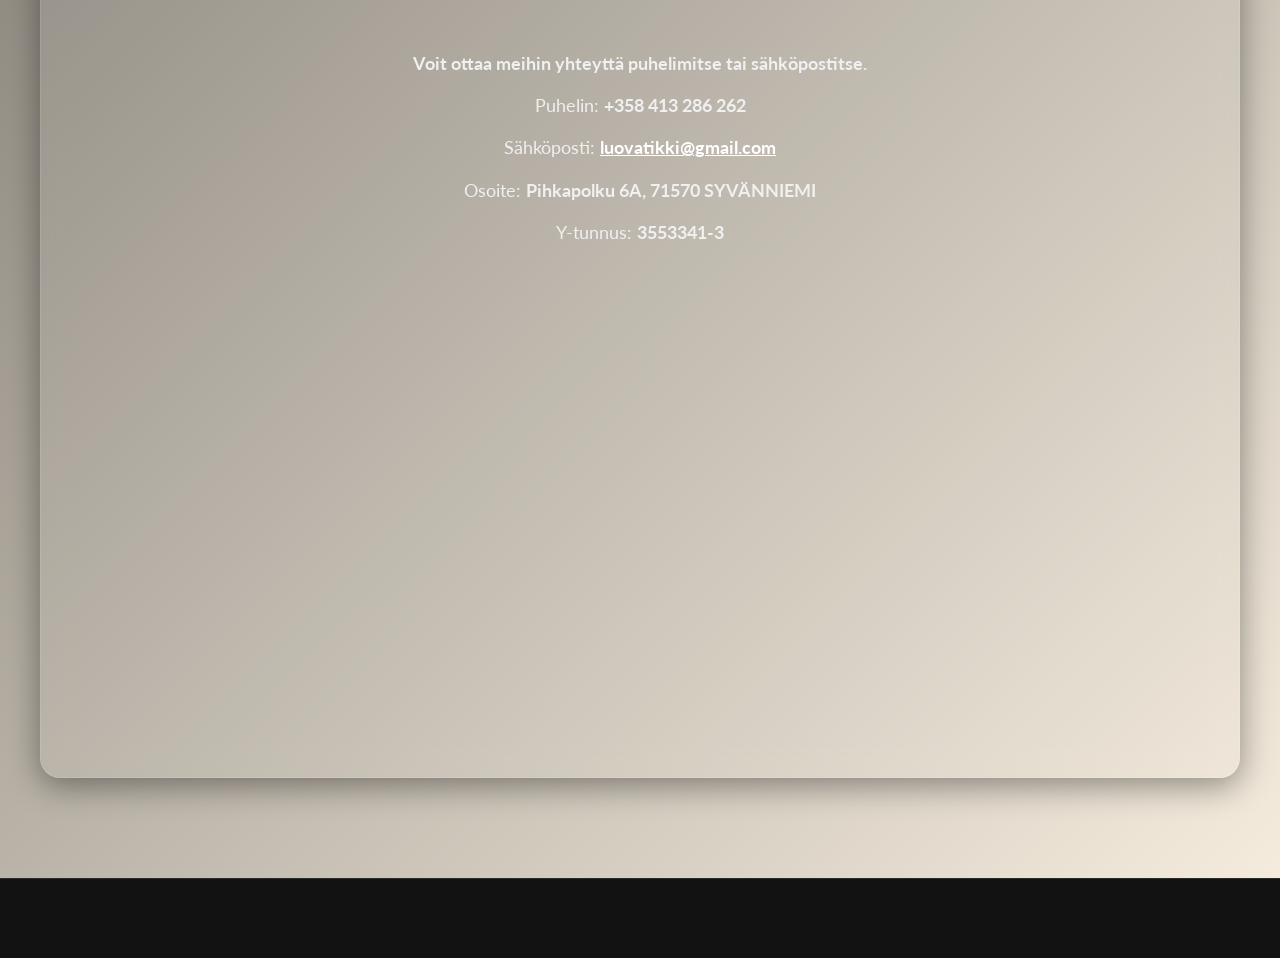
==== commit 99423de6: "Add files via upload" ====
--- a/index.html
+++ b/index.html
@@ -1,22 +1,26 @@
 <!DOCTYPE html>
 <html lang="fi">
+
 <head>
   <meta charset="UTF-8">
   <meta name="viewport" content="width=device-width, initial-scale=1">
-  <meta name="keywords" content="Verhoomo, Ompelimo, Kynäruiskumaalaus, Kynäruisku, Venekuomut, Verhoomo Kuopio, Ompelimo Kuopio, Ajoneuvoverhoilu, Korjausompelu, Tilausompelu, Hevostarvikkeiden korjaus, Loimen korjaus, Valjaiden korjaus">
+  <meta name="keywords"
+    content="Verhoomo, Ompelimo, Kynäruiskumaalaus, Kynäruisku, Venekuomut, Verhoomo Kuopio, Ompelimo Kuopio, Ajoneuvoverhoilu, Korjausompelu, Tilausompelu, Hevostarvikkeiden korjaus, Loimen korjaus, Valjaiden korjaus">
   <title>Luovatikki</title>
   <link rel="stylesheet" href="css/styleAI.css">
   <link href="https://fonts.googleapis.com/css2?family=Allura&display=swap" rel="stylesheet">
-  <link href="https://fonts.googleapis.com/css2?family=Lato:wght@400;700&family=Montserrat:wght@700&display=swap" rel="stylesheet">
+  <link href="https://fonts.googleapis.com/css2?family=Lato:wght@400;700&family=Montserrat:wght@700&display=swap"
+    rel="stylesheet">
 
 
   <!--OTSIKKO-->
   <link rel="preconnect" href="https://fonts.googleapis.com">
-<link rel="preconnect" href="https://fonts.gstatic.com" crossorigin>
-<link href="https://fonts.googleapis.com/css2?family=Lobster&display=swap" rel="stylesheet">
+  <link rel="preconnect" href="https://fonts.gstatic.com" crossorigin>
+  <link href="https://fonts.googleapis.com/css2?family=Lobster&display=swap" rel="stylesheet">
 
 
 </head>
+
 <body>
 
   <!-- Navigaatio -->
@@ -29,14 +33,14 @@
     </div>
   </nav>
 
-  <!-- Jumbotron -->
+  <!-- Jumbotron --> 
   <div class="jumbotron">
     <div class="jumbotron-content typewriter">
       <h1 class="lobster-regular">Luovatikki</h1>
       <p>Verhoomo- Ompelimo <br> Kynäruiskumaalaus
       </p>
-          <P><B>AVOINNA: <br> MA 9-16 <br>TI 9-18 <br>KE-PE 9-16 <br> Muuna aikana sopimuksen mukaan</B></P>
-    <a href="tel:+358413286262">  <button class="glow-button">Soita nyt!</button></a>
+      <P><B>AVOINNA: <br> MA 9-16 <br>TI 9-18 <br>KE-PE 9-16 <br> Muuna aikana sopimuksen mukaan</B></P>
+      <a href="tel:+358413286262"> <button class="glow-button">Soita nyt!</button></a>
     </div>
   </div>
 
@@ -46,14 +50,15 @@
     <div class="glass-card">
       <div class="about-content">
         <p>
-          
+
           <!--tästä alas-->
-          Olemme Verhoomo- Ompelimo, jossa teemme lisäksi kynäruiskumaalusta.
-          <br>Korjaamme ja ompelemme<b> huonekalut, venekuomut, hevos-ja koiratarvikkeet, ajoneuvojen sisustat, moottoripyörien ja muiden ajoneuvojen satulat. </b>
+          Olemme Verhoomo- Ompelimo, jossa teemme myös kynäruiskumaalusta.
+          <br>Korjaamme ja ompelemme<b> huonekalut, venekuomut, hevos-ja koiratarvikkeet, ajoneuvojen sisustat,
+            moottoripyörien ja muiden ajoneuvojen satulat. </b>
           <br> Valmistamme ja korjaamme vaatteita tilauksesta.
-          <br> Toimimme Pihkainmäessä, 25 km Kuopiosta.
-          <br>  Tarvittaessa kuljetamme huonekalut Kuopion alueella sopimuskohtaisesti. 
-          <br> <b> Olipa työsi pieni tai suuri, niin ole rohkeasti yhteydessä.  </b>
+          <br> Toimipaikkamme sijaitsee Pihkainmäessä, 25 km Kuopiosta.
+          <br> <b> Tarvittaessa teemme arviointikäyntejä ja kuljetamme huonekalut Kuopion alueella sopimuskohtaisesti.</b>
+          <br> <b> Olipa työsi pieni tai suuri, niin ole rohkeasti yhteydessä. </b>
           <br> <b>Siis ota yhteyttä ja kysy lisää!</b>
 
           <!--tästä ylös-->
@@ -69,45 +74,268 @@
     <h2>Palvelut</h2>
     <div class="services-grid zoom">
       <div class="service-box ">
-<!-- <img  src="" class="bg-rotator"  alt="Palvelu yksi">-->
- <div class="banner-image bg-rotator2"></div>
-        <h3>Verhoomo- Ompelimo</h3>
-        <p></p>
+        <!-- <img  src="" class="bg-rotator"  alt="Palvelu yksi">-->
+      <!--   <div class="banner-image bg-rotator2"></div> -->
+        <h3>Verhoomo</h3>
+        <p >-Huonekalut
+          <br> -Mallin mukaiset venekuomut ja kuomukorjaukset
+          <br>-Ajoneuvojen sisustat
+          <br> -Moottoripyörien ja muiden ajoneuvojen satulat
+      </p>
       </div>
       <div class="service-box">
-       <img src="kuvat/IMG_20250805_170212.jpg" alt="Palvelu Kaksi">
-       <!--  <div class="banner-image bg-rotator"></div>-->
-        <h3>Hevos-ja koiratarvikkeet</h3>
-        <p></p>
+<!--         <img src="kuvat/IMG_20250805_170212.jpg" alt="Palvelu Kaksi">
+ -->        <!--  <div class="banner-image bg-rotator"></div>-->
+        <h3>Ompelu</h3>
+        <p> -Tilausompelu
+         <br> -Korjausompelu 
+          <br> -Hevostarvikkeet
+          <br> -Koiratarvikkeet
+        
+        </p>
       </div>
       <div class="service-box">
-      <!--  <img src="kuvat/intiaani.jpg" alt="Palvelu Kolme">-->
-        <div class="banner-image bg-rotator"></div>
-        <h3>Kynäruiskumaalaus</h3>
-        <p></p>
+        <!--  <img src="kuvat/intiaani.jpg" alt="Palvelu Kolme">-->
+<!--         <div class="banner-image bg-rotator"></div>
+ -->        <h3>Kynäruiskumaalaus</h3>
+        <p>
+               -Koristemaalaus
+          <br> -Ajoneuvojen ja kypärien pintojen koristelu
+          <br> -Seinäkuviointi
+          <br> -Henkilöiden ja lemmikkien kuvat
+        </p>
       </div>
     </div>
   </section>
+
+
+
+  <!-- Kuvat -->
+
+
+  <div class="carousel">
+    <div class="group">
+      <div class="slide"
+        style="background-image: url(kuvat/korjattulaukku.jpg); background-size: cover; background-position: center;"></div>
+        <div class="slide"
+  style="background-image: url(kuvat/nalle.jpg); background-size: cover; background-position: center;"></div>
+        <div class="slide"
+  style="background-image: url(kuvat/puu.jpg); background-size: cover; background-position: center;"></div>
+
+      <div class="slide"  
+        style="background-image: url(kuvat/punainenpenkki.jpg); background-size: cover; background-position: center;"></div>
+
+
+      <div class="slide"
+        style="background-image: url(kuvat/vihreepenkki.jpg); background-size: cover; background-position: center;"></div>
+      <div class="slide"
+        style="background-image: url(kuvat/Ennen\ verhoilua.jpg); background-size: cover; background-position: center;"></div>
+      <div class="slide"
+        style="background-image: url(kuvat/jälkeen\ verhoilun.jpg); background-size: cover; background-position: center;"></div>
+
+
+
+
+        <div class="slide"
+  style="background-image: url(kuvat/Katti.jpg); background-size: cover; background-position: center;"></div>
+        <div class="slide"
+  style="background-image: url(kuvat/257.JPG); background-size: cover; background-position: center;"></div>
+
+
+
+
+      <div class="slide"
+        style="background-image: url(kuvat/oranssipenkkiennen.jpg); background-size: cover; background-position: center;"></div>
+      <div class="slide"
+        style="background-image: url(kuvat/oranssituoliuus.jpg); background-size: cover; background-position: center;"></div>
+     
+        <div class="slide"
+        style="background-image: url(kuvat/oranssituoliuus2.jpg); background-size: cover; background-position: center;"></div>
+
+
+
+        
+          <div class="slide"
+    style="background-image: url(kuvat/VANTEET.jpg); background-size: cover; background-position: center;"></div>
+
+
+
+      <div class="slide"
+        style="background-image: url(kuvat/kuomukorjaus.jpg); background-size: cover; background-position: center;"></div>
+      <div class="slide"
+        style="background-image: url(kuvat/kuomukorjaus2.jpg); background-size: cover; background-position: center;"></div>
+      <div class="slide"
+        style="background-image: url(kuvat/sprayhood.jpg); background-size: cover; background-position: center;"></div>
+
+
+              <div class="slide"
+        style="background-image: url(kuvat/tuoli\ edestä.jpg); background-size: cover; background-position: center;"></div>
+              <div class="slide"
+        style="background-image: url(kuvat/tuoli\ takaa.jpg); background-size: cover; background-position: center;"></div>
+
+              <div class="slide"
+        style="background-image: url(kuvat/ennenvenepenkit.jpg); background-size: cover; background-position: center;"></div>
+              <div class="slide"
+        style="background-image: url(kuvat/veneistuinjälkeen2.jpg); background-size: cover; background-position: center;"></div>
+              <div class="slide"
+        style="background-image: url(kuvat/veneisutuinjälkeen.jpg); background-size: cover; background-position: center;"></div>
+
+              <div class="slide"
+        style="background-image: url(kuvat/vanhempipunanen.jpg); background-size: cover; background-position: center;"></div>
+              <div class="slide"
+        style="background-image: url(kuvat/uusversiopunanen.jpg); background-size: cover; background-position: center;"></div>
+              <div class="slide"
+        style="background-image: url(kuvat/uusversiopunanen2.jpg); background-size: cover; background-position: center;"></div>
+
+
+
+      <div class="slide"
+        style="background-image: url(kuvat/laukkurikki.jpg); background-size: cover; background-position: center;"></div>
+        
+    </div>
+
+    <!--    <div aria-hidden class="group">
+      <div class="slide">1</div>
+      <div class="slide">2</div>
+      <div class="slide">3</div>
+      <div class="slide">4</div>
+      <div class="slide">5</div>
+      <div class="slide">6</div>
+       <div class="slide">7</div>
+    </div> -->
+
+    <div aria-hidden class="group">
+      <div class="slide"
+        style="background-image: url(kuvat/korjattulaukku.jpg); background-size: cover; background-position: center;"></div>
+        <div class="slide"
+  style="background-image: url(kuvat/nalle.jpg); background-size: cover; background-position: center;"></div>
+        <div class="slide"
+  style="background-image: url(kuvat/puu.jpg); background-size: cover; background-position: center;"></div>
+
+      <div class="slide"  
+        style="background-image: url(kuvat/punainenpenkki.jpg); background-size: cover; background-position: center;"></div>
+
+
+      <div class="slide"
+        style="background-image: url(kuvat/vihreepenkki.jpg); background-size: cover; background-position: center;"></div>
+      <div class="slide"
+        style="background-image: url(kuvat/Ennen\ verhoilua.jpg); background-size: cover; background-position: center;"></div>
+      <div class="slide"
+        style="background-image: url(kuvat/jälkeen\ verhoilun.jpg); background-size: cover; background-position: center;"></div>
+
+
+
+
+        <div class="slide"
+  style="background-image: url(kuvat/Katti.jpg); background-size: cover; background-position: center;"></div>
+        <div class="slide"
+  style="background-image: url(kuvat/257.JPG); background-size: cover; background-position: center;"></div>
+
+
+
+
+      <div class="slide"
+        style="background-image: url(kuvat/oranssipenkkiennen.jpg); background-size: cover; background-position: center;"></div>
+      <div class="slide"
+        style="background-image: url(kuvat/oranssituoliuus.jpg); background-size: cover; background-position: center;"></div>
+     
+        <div class="slide"
+        style="background-image: url(kuvat/oranssituoliuus2.jpg); background-size: cover; background-position: center;"></div>
+
+
+
+        
+          <div class="slide"
+    style="background-image: url(kuvat/VANTEET.jpg); background-size: cover; background-position: center;"></div>
+
+
+
+      <div class="slide"
+        style="background-image: url(kuvat/kuomukorjaus.jpg); background-size: cover; background-position: center;"></div>
+      <div class="slide"
+        style="background-image: url(kuvat/kuomukorjaus2.jpg); background-size: cover; background-position: center;"></div>
+      <div class="slide"
+        style="background-image: url(kuvat/sprayhood.jpg); background-size: cover; background-position: center;"></div>
+
+
+              <div class="slide"
+        style="background-image: url(kuvat/tuoli\ edestä.jpg); background-size: cover; background-position: center;"></div>
+              <div class="slide"
+        style="background-image: url(kuvat/tuoli\ takaa.jpg); background-size: cover; background-position: center;"></div>
+
+              <div class="slide"
+        style="background-image: url(kuvat/ennenvenepenkit.jpg); background-size: cover; background-position: center;"></div>
+              <div class="slide"
+        style="background-image: url(kuvat/veneistuinjälkeen2.jpg); background-size: cover; background-position: center;"></div>
+              <div class="slide"
+        style="background-image: url(kuvat/veneisutuinjälkeen.jpg); background-size: cover; background-position: center;"></div>
+
+              <div class="slide"
+        style="background-image: url(kuvat/vanhempipunanen.jpg); background-size: cover; background-position: center;"></div>
+              <div class="slide"
+        style="background-image: url(kuvat/uusversiopunanen.jpg); background-size: cover; background-position: center;"></div>
+              <div class="slide"
+        style="background-image: url(kuvat/uusversiopunanen2.jpg); background-size: cover; background-position: center;"></div>
+
+
+
+      <div class="slide"
+        style="background-image: url(kuvat/laukkurikki.jpg); background-size: cover; background-position: center;"></div>
+        
+    </div>
+
+
+
+  </div>
+
 
   <!-- Yhteystiedot -->
   <section id="contact">
-    <h2>Yhteystiedot</h2>
     <div class="glass-card">
-      <div style="text-align: center;">
-       
+      <div style="text-align: center; justify-content: center;">
+        <h2>Meidän Somet</h2>
+        <div style="grid-row: 1 / span 1; display: flex; justify-content: center; gap: 50px;">
+          <a href="https://www.facebook.com/people/Luovatikki/61580513302440/?locale=fi_FI" target="_blank">
+            <svg xmlns="http://www.w3.org/2000/svg" width="40" height="40" fill="currentColor" class="bi bi-facebook"
+            viewBox="0 0 16 16">
+            <path
+            d="M16 8.049c0-4.446-3.582-8.05-8-8.05C3.58 0-.002 3.603-.002 8.05c0 4.017 2.926 7.347 6.75 7.951v-5.625h-2.03V8.05H6.75V6.275c0-2.017 1.195-3.131 3.022-3.131.876 0 1.791.157 1.791.157v1.98h-1.009c-.993 0-1.303.621-1.303 1.258v1.51h2.218l-.354 2.326H9.25V16c3.824-.604 6.75-3.934 6.75-7.951" />
+          </svg>
+          <p>facebook</p>
+        </a>
+        <a href="https://www.instagram.com/verhoomoompelimoluovatikki/" target="_blank">
+          <svg xmlns="http://www.w3.org/2000/svg" width="40" height="40" fill="currentColor" class="bi bi-instagram"
+          viewBox="0 0 16 16">
+          <path
+          d="M8 0C5.829 0 5.556.01 4.703.048 3.85.088 3.269.222 2.76.42a3.9 3.9 0 0 0-1.417.923A3.9 3.9 0 0 0 .42 2.76C.222 3.268.087 3.85.048 4.7.01 5.555 0 5.827 0 8.001c0 2.172.01 2.444.048 3.297.04.852.174 1.433.372 1.942.205.526.478.972.923 1.417.444.445.89.719 1.416.923.51.198 1.09.333 1.942.372C5.555 15.99 5.827 16 8 16s2.444-.01 3.298-.048c.851-.04 1.434-.174 1.943-.372a3.9 3.9 0 0 0 1.416-.923c.445-.445.718-.891.923-1.417.197-.509.332-1.09.372-1.942C15.99 10.445 16 10.173 16 8s-.01-2.445-.048-3.299c-.04-.851-.175-1.433-.372-1.941a3.9 3.9 0 0 0-.923-1.417A3.9 3.9 0 0 0 13.24.42c-.51-.198-1.092-.333-1.943-.372C10.443.01 10.172 0 7.998 0zm-.717 1.442h.718c2.136 0 2.389.007 3.232.046.78.035 1.204.166 1.486.275.373.145.64.319.92.599s.453.546.598.92c.11.281.24.705.275 1.485.039.843.047 1.096.047 3.231s-.008 2.389-.047 3.232c-.035.78-.166 1.203-.275 1.485a2.5 2.5 0 0 1-.599.919c-.28.28-.546.453-.92.598-.28.11-.704.24-1.485.276-.843.038-1.096.047-3.232.047s-2.39-.009-3.233-.047c-.78-.036-1.203-.166-1.485-.276a2.5 2.5 0 0 1-.92-.598 2.5 2.5 0 0 1-.6-.92c-.109-.281-.24-.705-.275-1.485-.038-.843-.046-1.096-.046-3.233s.008-2.388.046-3.231c.036-.78.166-1.204.276-1.486.145-.373.319-.64.599-.92s.546-.453.92-.598c.282-.11.705-.24 1.485-.276.738-.034 1.024-.044 2.515-.045zm4.988 1.328a.96.96 0 1 0 0 1.92.96.96 0 0 0 0-1.92m-4.27 1.122a4.109 4.109 0 1 0 0 8.217 4.109 4.109 0 0 0 0-8.217m0 1.441a2.667 2.667 0 1 1 0 5.334 2.667 2.667 0 0 1 0-5.334" />
+        </svg>
+        <p>instagram</p>
+      </a>
+      
+    </div>
+  </div>
+</div>
+<br>
+<div class="glass-card">
+  <div style="text-align: center;">
+        <h2>Yhteystiedot</h2>
+
         <p> <b>Voit ottaa meihin yhteyttä puhelimitse tai sähköpostitse.</b></p>
-      <p>Puhelin: <b> +358 413 286 262</b></p>
-      <p>Sähköposti: <a href="mailto:luovatikki@gmail.com"><b>luovatikki@gmail.com</b></a></p>
-      <p>Osoite: <b> Pihkapolku 6A, 71570 SYVÄNNIEMI </b></p>
-      <p>Y-tunnus: <b>3553341-3</b></p>
-      <iframe  src="https://www.google.com/maps/embed?pb=!1m18!1m12!1m3!1d1820.6908589523719!2d27.322958577488155!3d62.849183124475715!2m3!1f0!2f0!3f0!3m2!1i1024!2i768!4f13.1!3m3!1m2!1s0x4684bf3e9ec80c29%3A0xfa9c7dcdef268712!2sPihkapolku%206a%2C%2071570%20Kuopio!5e0!3m2!1sfi!2sfi!4v1755783495787!5m2!1sfi!2sfi" width="600" height="450" style="border:0;" allowfullscreen="" loading="lazy" referrerpolicy="no-referrer-when-downgrade"></iframe>
- </div>
-   </div>
+        <p>Puhelin: <b> +358 413 286 262</b></p>
+        <p>Sähköposti: <a href="mailto:luovatikki@gmail.com"><b>luovatikki@gmail.com</b></a></p>
+        <p>Osoite: <b> Pihkapolku 6A, 71570 SYVÄNNIEMI </b></p>
+        <p>Y-tunnus: <b>3553341-3</b></p>
+        <iframe
+          src="https://www.google.com/maps/embed?pb=!1m18!1m12!1m3!1d1820.6908589523719!2d27.322958577488155!3d62.849183124475715!2m3!1f0!2f0!3f0!3m2!1i1024!2i768!4f13.1!3m3!1m2!1s0x4684bf3e9ec80c29%3A0xfa9c7dcdef268712!2sPihkapolku%206a%2C%2071570%20Kuopio!5e0!3m2!1sfi!2sfi!4v1755783495787!5m2!1sfi!2sfi"
+          width="600" height="450" style="border:0;" allowfullscreen="" loading="lazy"
+          referrerpolicy="no-referrer-when-downgrade"></iframe>
+      </div>
+    </div>
   </section>
 
   <!-- Footer -->
   <footer>
-   
+
   </footer>
 
 
@@ -116,5 +344,4 @@
 
 </body>
 
-</html>
-
+</html>
--- a/css/styleAI.css
+++ b/css/styleAI.css
@@ -337,14 +337,60 @@
 }
 
 
-
-
-
-
+/* karuselli hommat */
+.carousel{
+  display: flex;
+  width: 90%;
+  overflow-x: auto;
+  margin: 100px auto;
+  /* border: 5px solid red; */
+  scroll-snap-type: x mandatory;
+}
+
+.carousel::-webkit-scrollbar{
+  display: none;
+}
+
+.group{
+  display: flex;
+  align-items: center;
+  justify-content: center;
+  gap: 1em;
+  padding-right: 1em;
+  animation: spin 30s infinite linear;
+}
+
+.slide{
+  flex: 0 0 5em;
+  height: 5em;
+ padding: 1em;
+ background: #121212;
+ font-size: 3rem;
+  border-radius: .2em;
+  text-align: center;
+  align-content: center;
+}
+
+.carousel:hover .group,
+.group:hover,
+.group:focus-within,
+.slide:hover {
+  animation-play-state: paused;
+  -webkit-animation-play-state: paused;
+}
+
+
+
+@keyframes spin {
+  0% { transform: translateX(0); }
+  100% { transform: translateX(-100%); }
+}
+
+/* loppu karuselli */
   .bg-rotator {
     
      
-      animation: changeBg 15s infinite;
+      animation: changeBg 20s infinite;
      
     }
 
@@ -359,9 +405,10 @@
   
       @keyframes changeBg {
         0%   { background-image: url("../kuvat/257.JPG"); }
-        20%  { background-image: url("../kuvat/Katti.jpg"); }
-        40%  { background-image: url("../kuvat/puu.jpg"); }
-        80% { background-image: url("../kuvat/nalle.jpg");}
+        15%  { background-image: url("../kuvat/Katti.jpg"); }
+        35%  { background-image: url("../kuvat/puu.jpg"); }
+        50% { background-image: url("../kuvat/nalle.jpg");}
+        70% { background-image: url("../kuvat/VANTEET.jpg");}
         100% { background-image: url("../kuvat/257.JPG");}
       }
 
